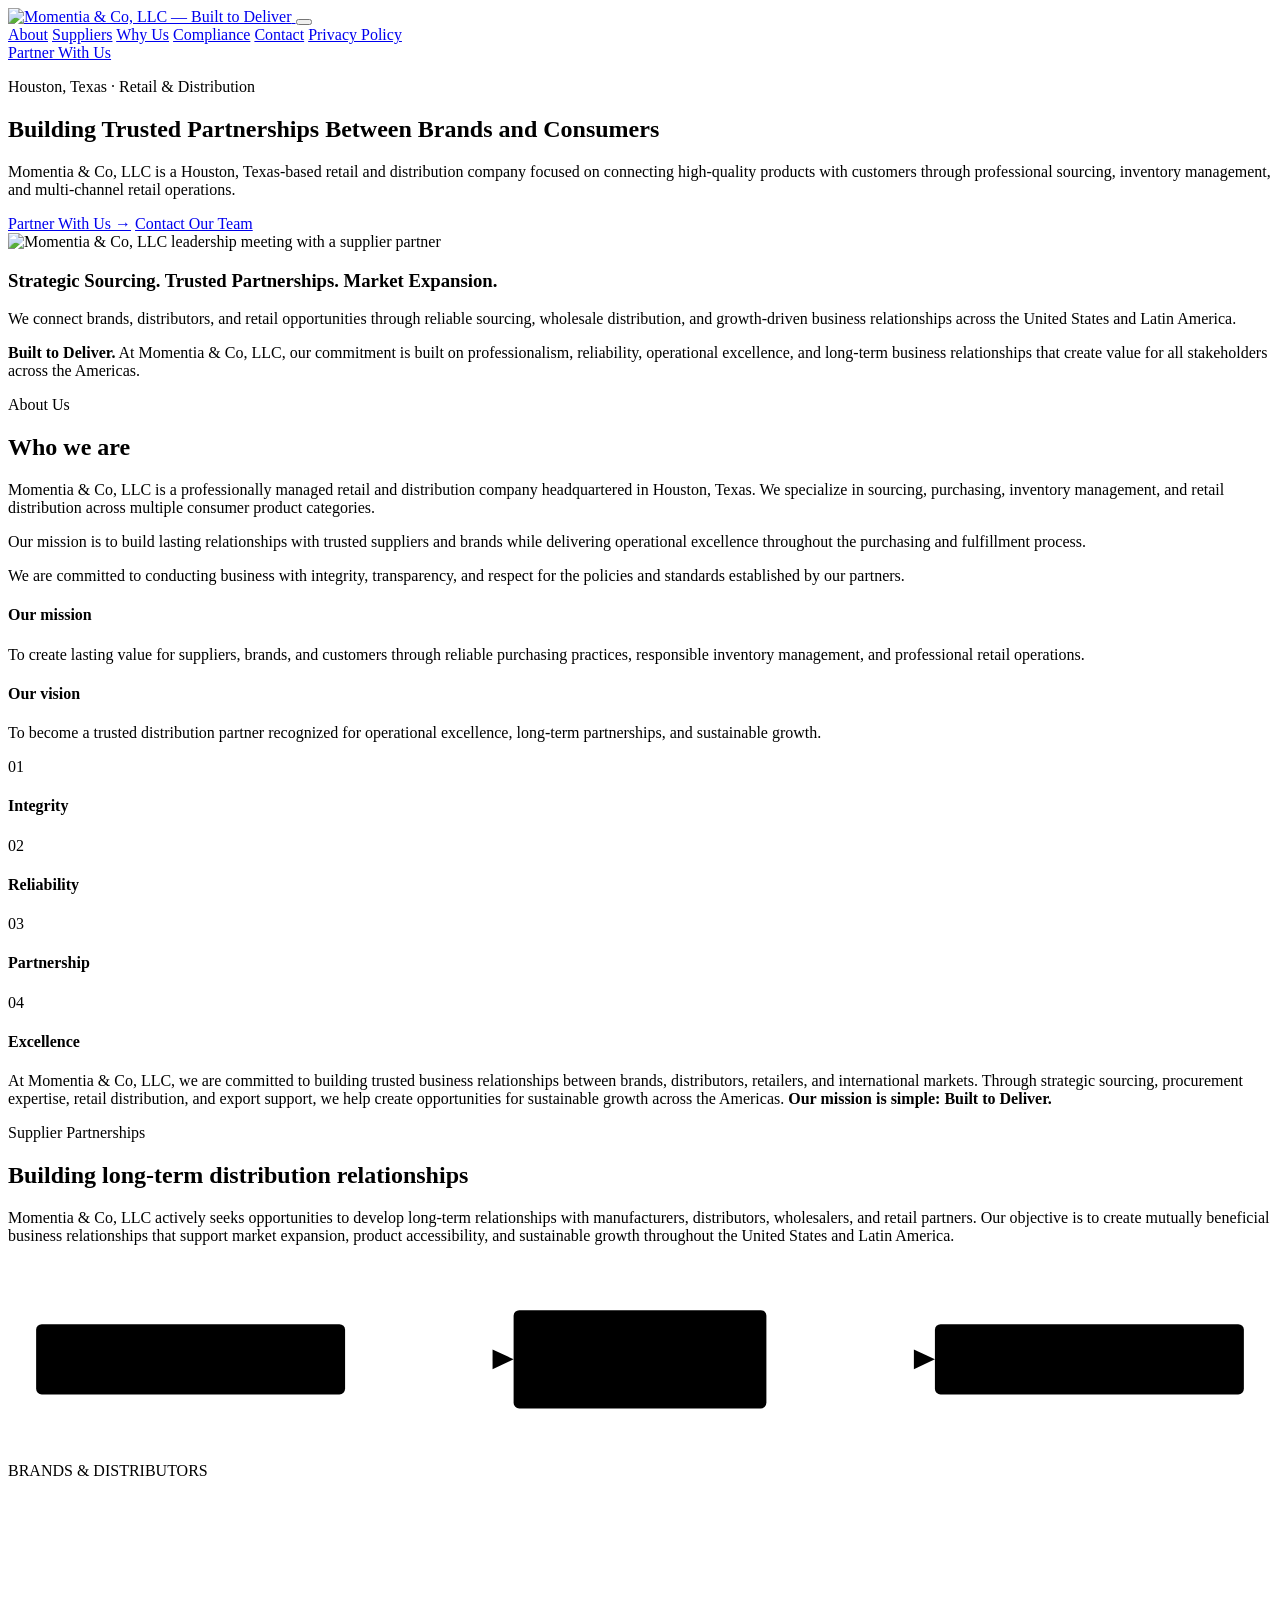
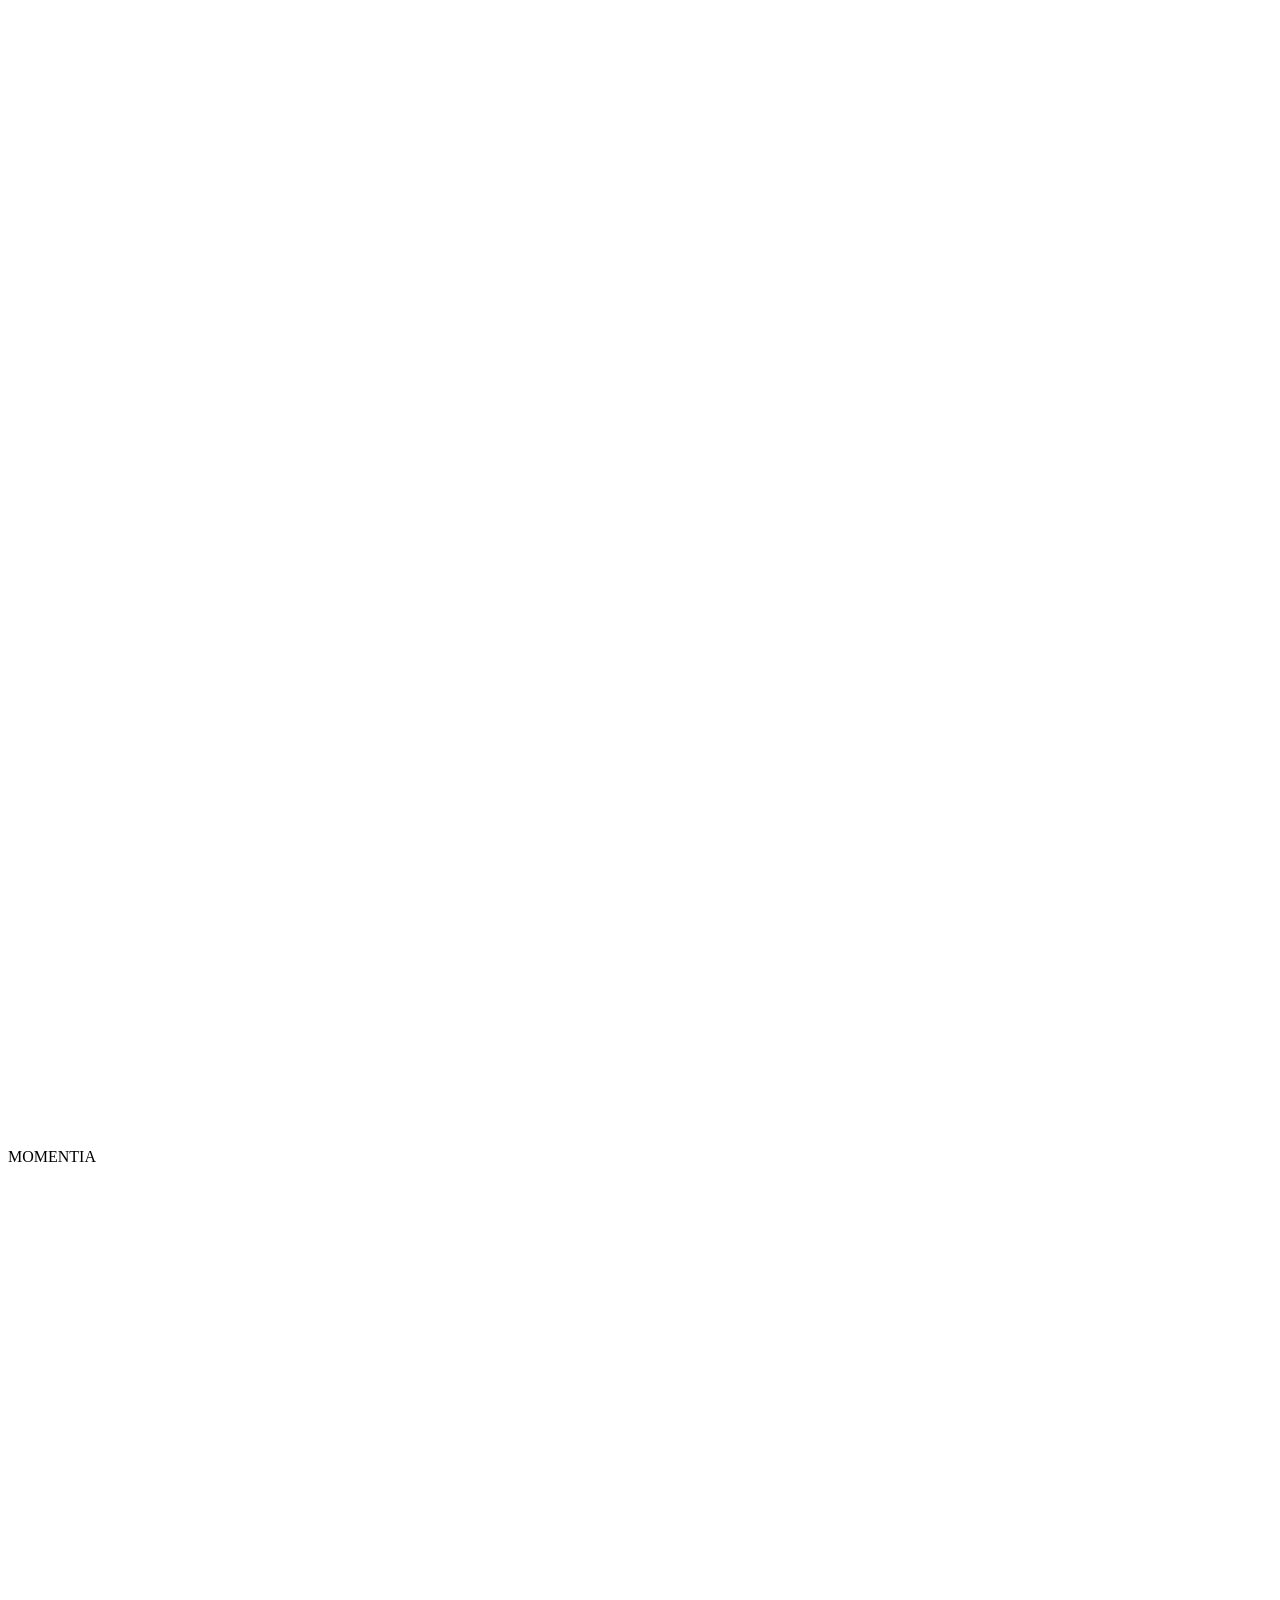
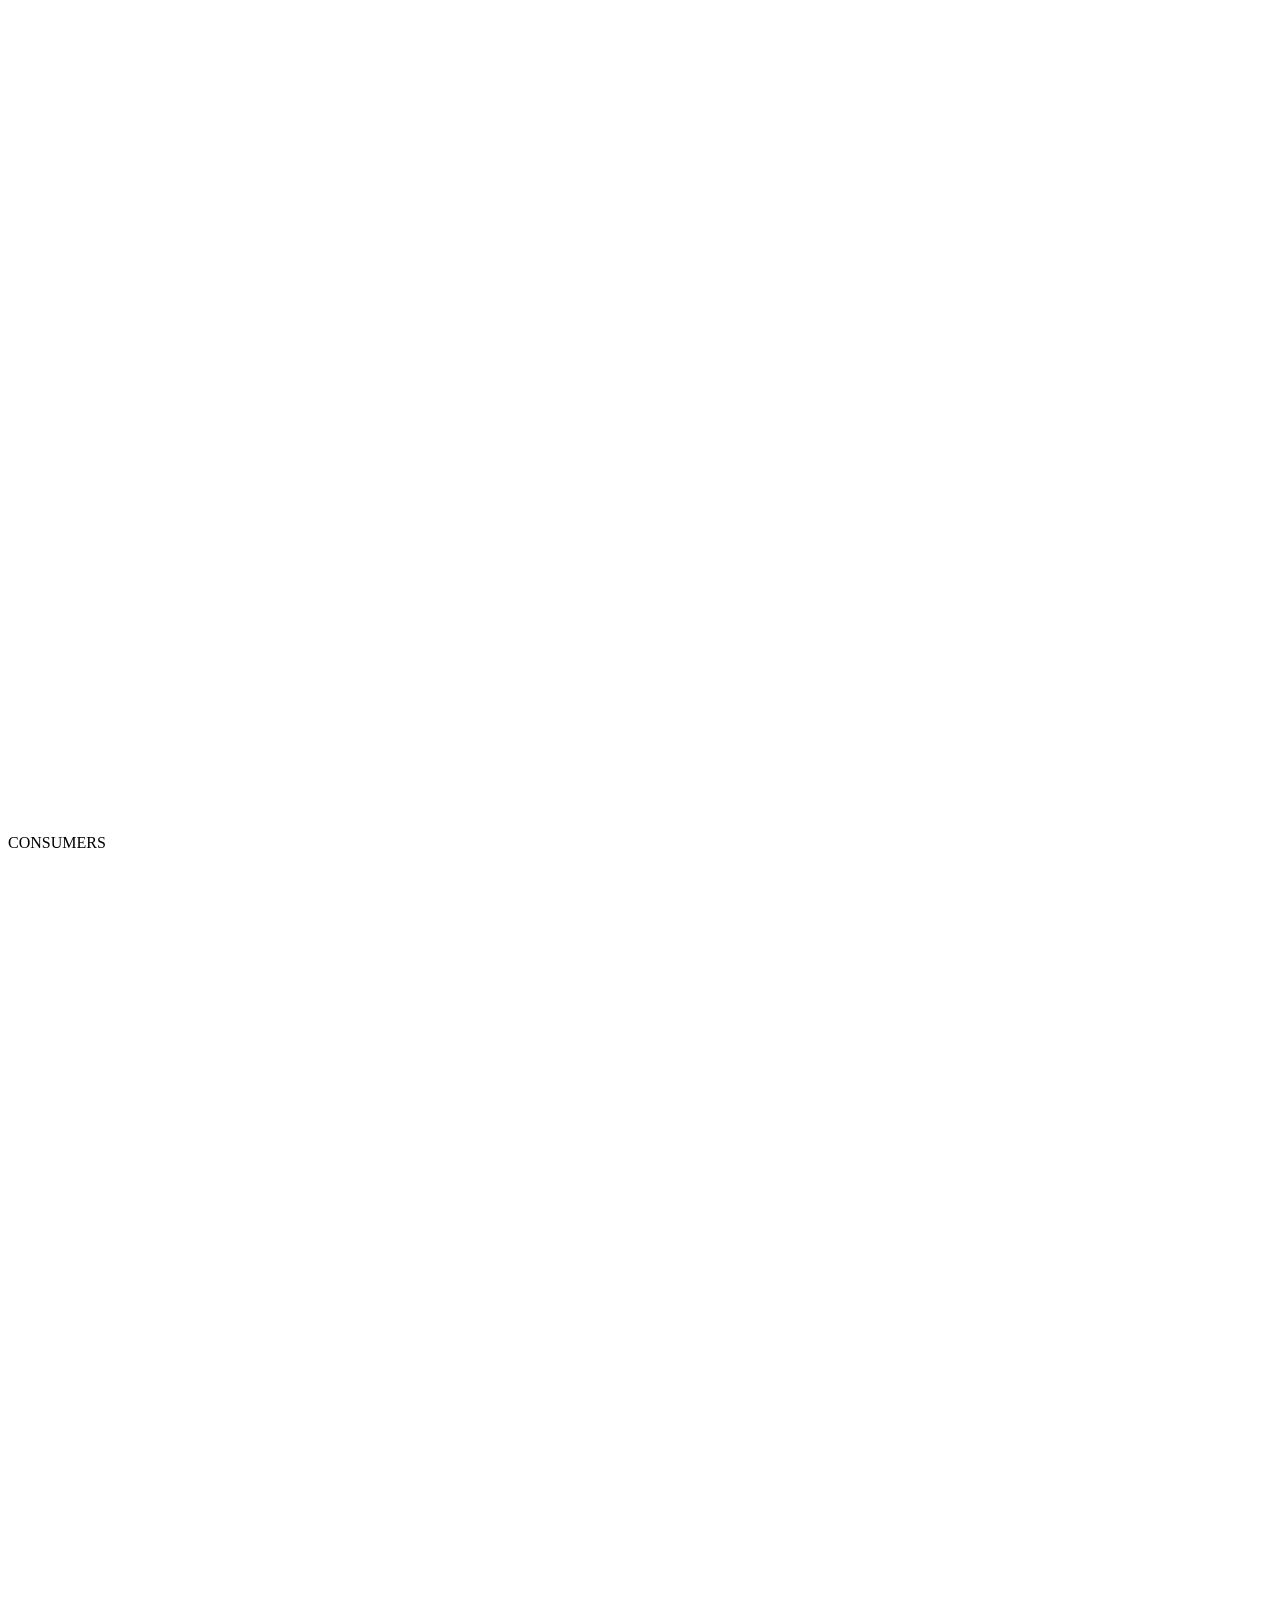
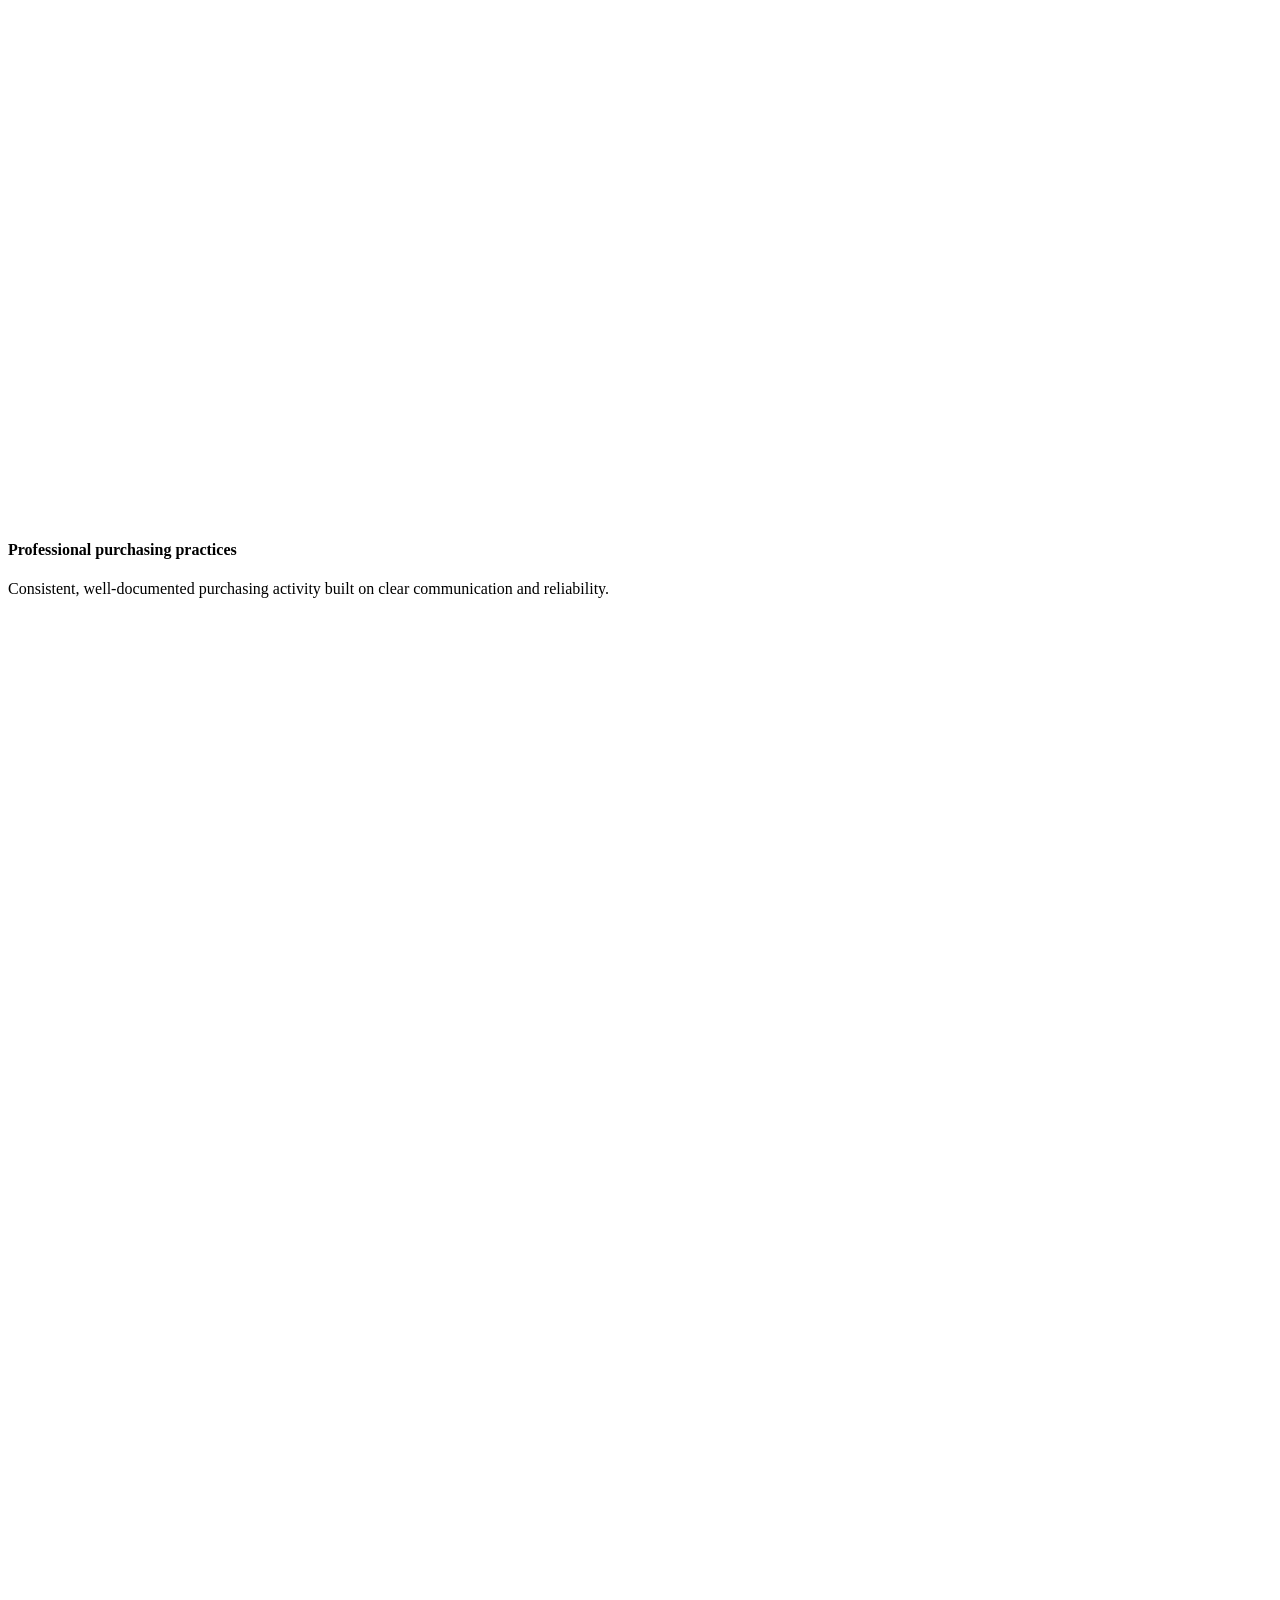
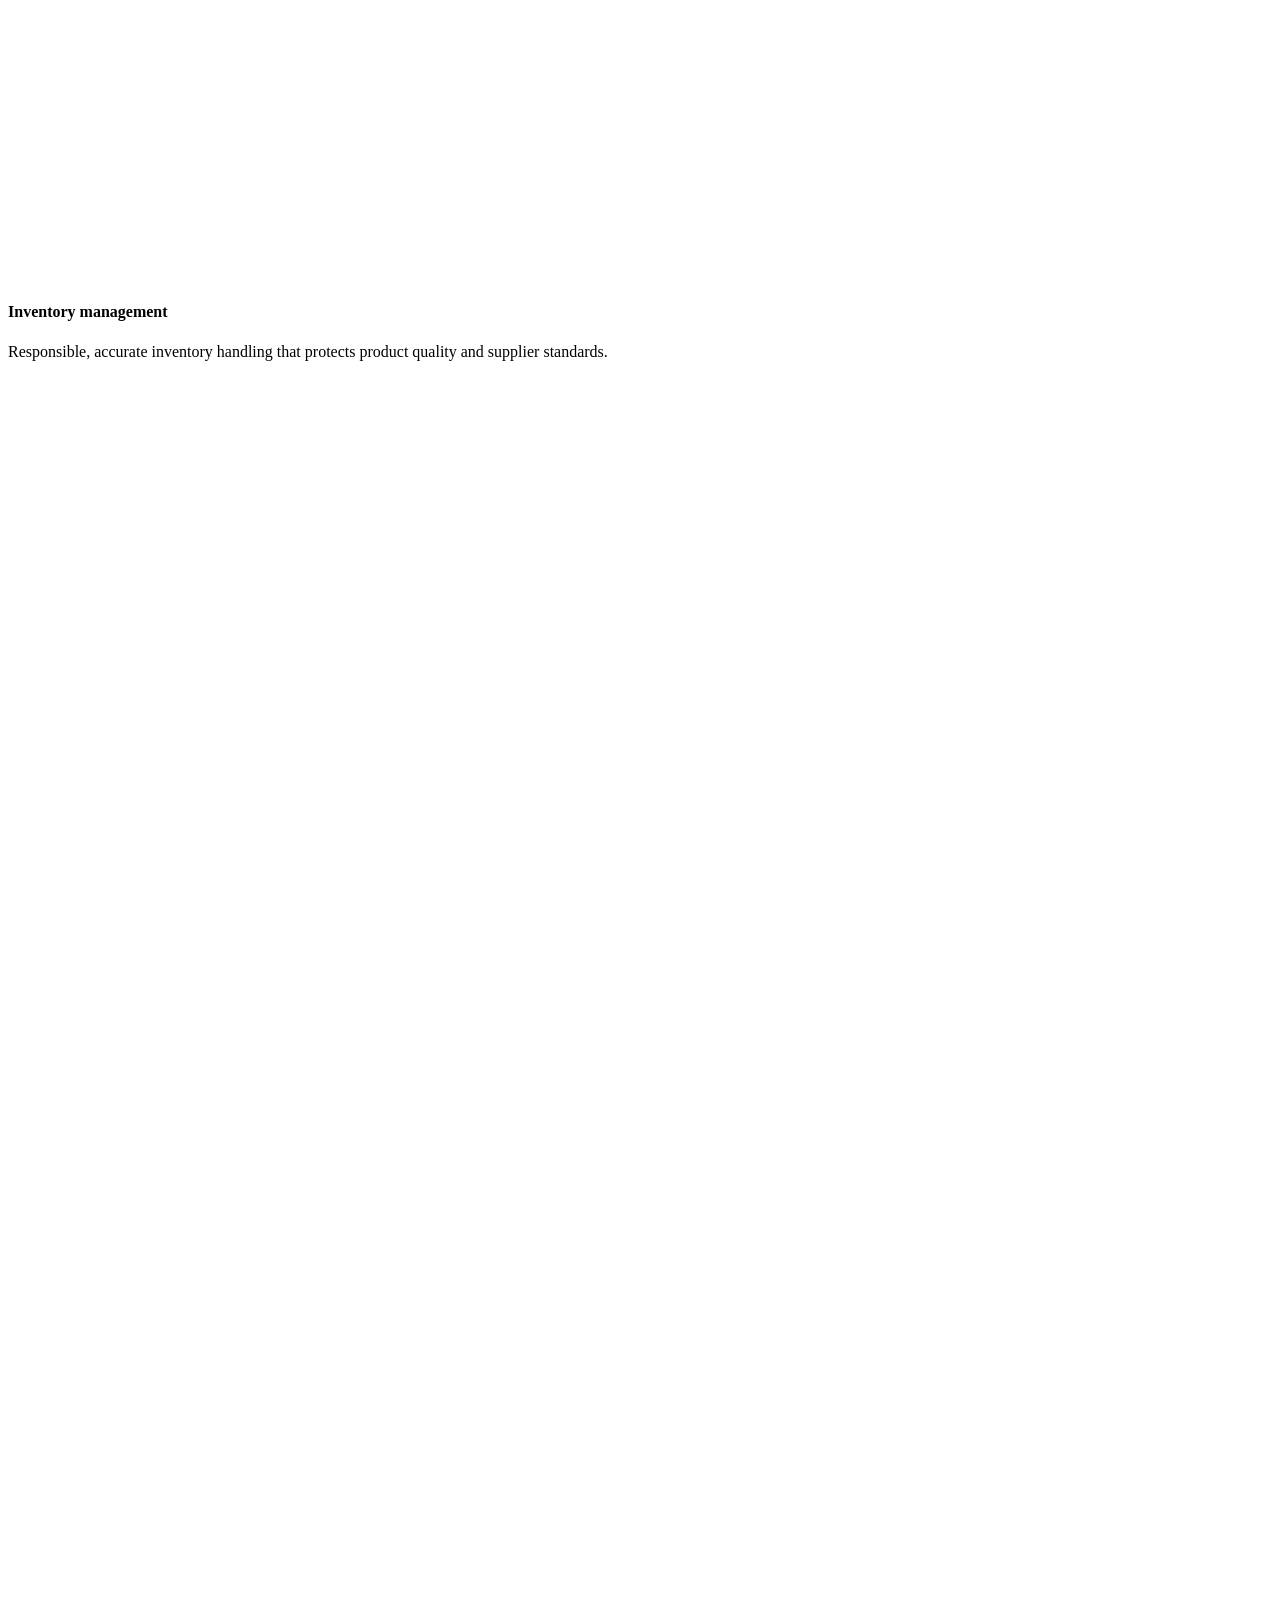
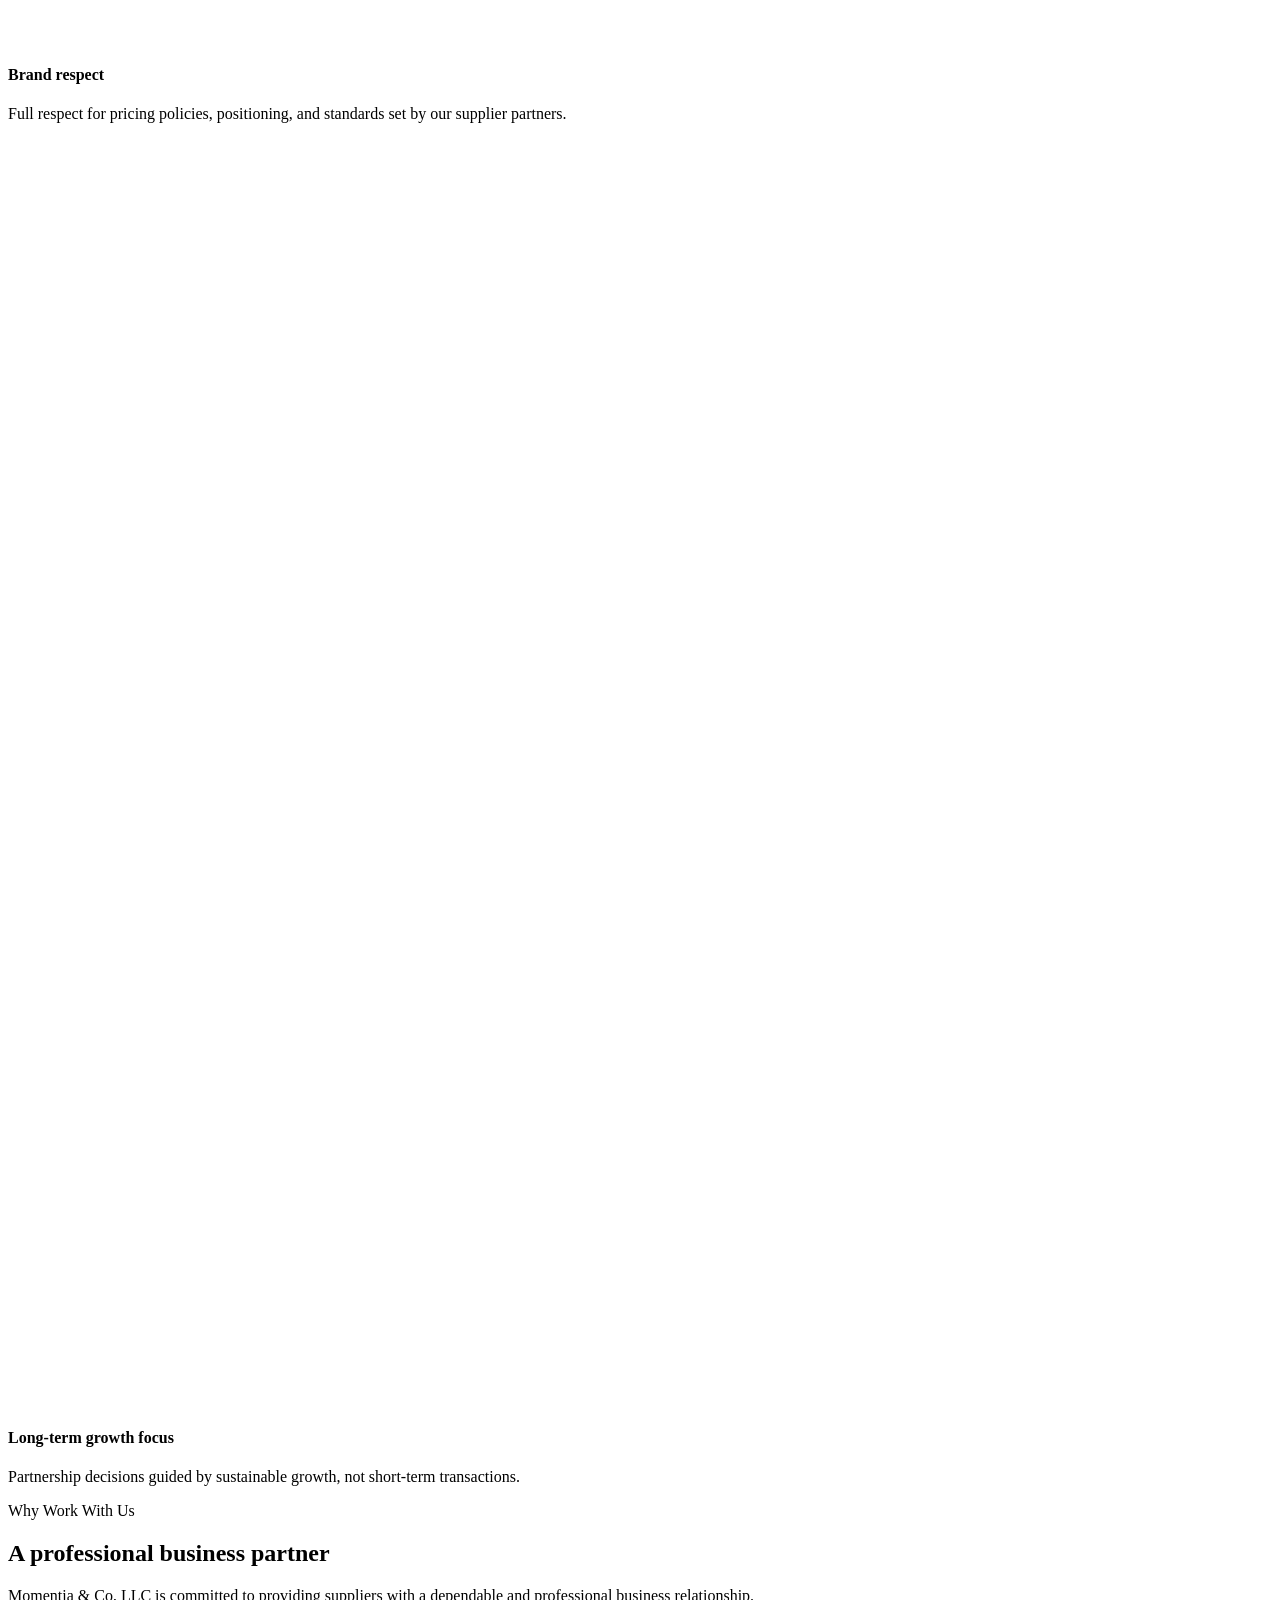
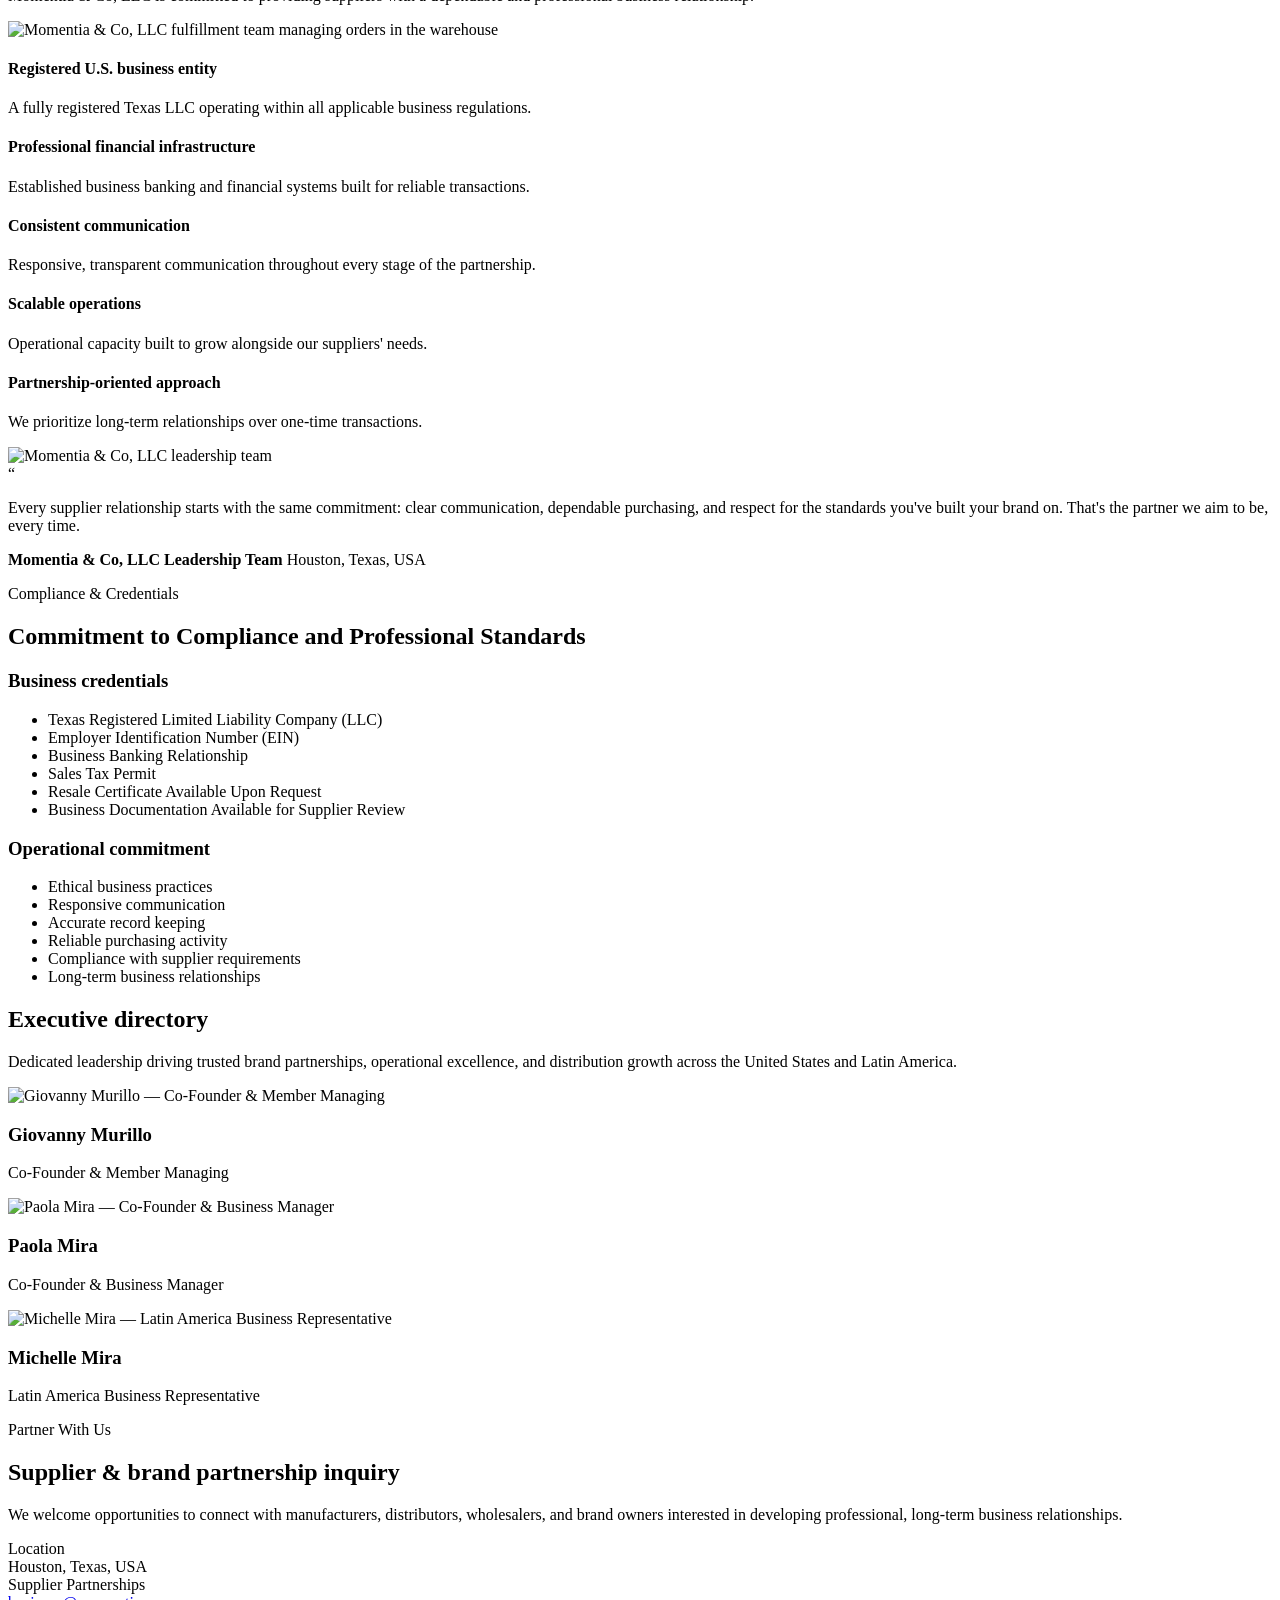
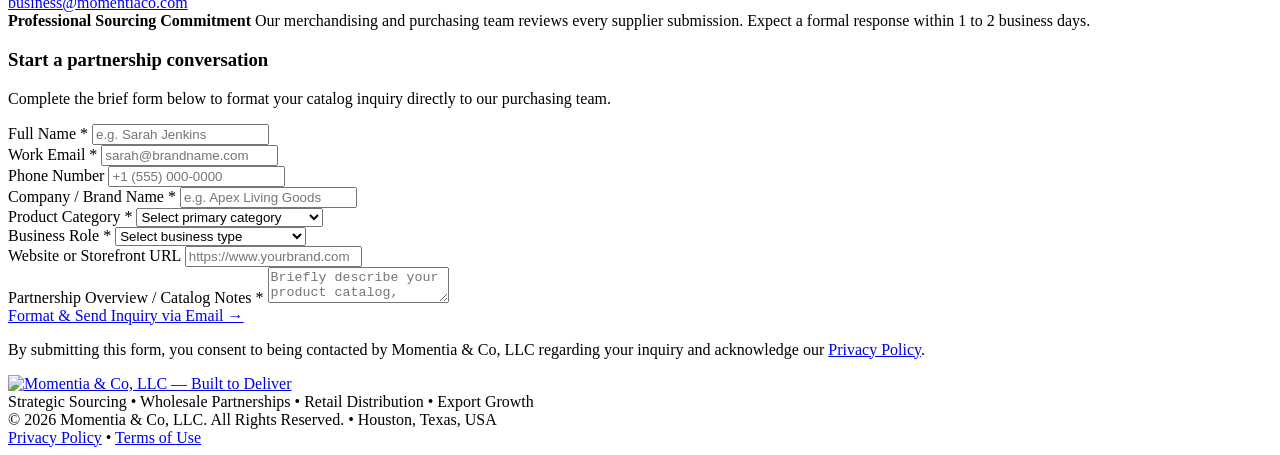
==== index.html @ 12e72f8e "Add root pages: index, legal, privacy, terms, README, favicon" ====
<!DOCTYPE html>
<html lang="en">
<head>
  <meta charset="UTF-8">
  <meta name="viewport" content="width=device-width, initial-scale=1.0">
  <title>Momentia &amp; Co, LLC | Built to Deliver</title>
  <meta name="description" content="Momentia &amp; Co, LLC is a Houston, Texas-based retail and distribution company focused on connecting high-quality products with customers through professional sourcing, inventory management, and multi-channel retail operations.">

  <!-- Canonical URL -->
  <link rel="canonical" href="https://momentia2026.github.io/momentia/">

  <!-- Favicons Multirresolución y Anti-Caché -->
  <link rel="icon" type="image/x-icon" href="favicon.ico?v=3">
  <link rel="shortcut icon" href="favicon.ico?v=3">
  <link rel="icon" type="image/png" sizes="32x32" href="assets/icons/favicon.png?v=3">
  <link rel="icon" type="image/png" sizes="16x16" href="assets/icons/favicon.png?v=3">
  <link rel="apple-touch-icon" sizes="180x180" href="assets/icons/favicon.png?v=3">

  <!-- Open Graph / Redes Sociales (WhatsApp, Facebook, LinkedIn, Telegram) -->
  <meta property="og:type" content="website">
  <meta property="og:url" content="https://momentia2026.github.io/momentia/">
  <meta property="og:site_name" content="Momentia &amp; Co, LLC">
  <meta property="og:title" content="Momentia &amp; Co, LLC | Built to Deliver">
  <meta property="og:description" content="Building Trusted Partnerships Between Brands and Consumers. Professional Retail &amp; Distribution in Houston, Texas, USA.">
  <meta property="og:image" content="https://momentia2026.github.io/momentia/assets/images/og-preview.jpg">
  <meta property="og:image:secure_url" content="https://momentia2026.github.io/momentia/assets/images/og-preview.jpg">
  <meta property="og:image:type" content="image/jpeg">
  <meta property="og:image:width" content="1200">
  <meta property="og:image:height" content="630">
  <meta property="og:image:alt" content="Momentia &amp; Co, LLC - Houston, Texas Retail &amp; Distribution">

  <!-- Twitter / X Cards -->
  <meta name="twitter:card" content="summary_large_image">
  <meta name="twitter:title" content="Momentia &amp; Co, LLC | Built to Deliver">
  <meta name="twitter:description" content="Building Trusted Partnerships Between Brands and Consumers. Professional Retail &amp; Distribution in Houston, Texas, USA.">
  <meta name="twitter:image" content="https://momentia2026.github.io/momentia/assets/images/og-preview.jpg">

  <!-- Tipografías de Google con preconnect para evitar bloqueo de renderizado -->
  <link rel="preconnect" href="https://fonts.googleapis.com">
  <link rel="preconnect" href="https://fonts.gstatic.com" crossorigin>
  <link href="https://fonts.googleapis.com/css2?family=Archivo:wght@500;600;700;800;900&family=Inter:wght@400;500;600&display=swap" rel="stylesheet">

  <!-- Hoja de Estilos Modular Maestra -->
  <link rel="stylesheet" href="css/main.css?v=20261021">

  <!-- Marcado Estructurado Schema.org JSON-LD -->
  <script type="application/ld+json">
  {
    "@context": "https://schema.org",
    "@type": "Organization",
    "name": "Momentia & Co, LLC",
    "description": "Strategic Sourcing, Wholesale Partnerships, and Retail Distribution",
    "slogan": "Built to Deliver",
    "address": {
      "@type": "PostalAddress",
      "addressLocality": "Houston",
      "addressRegion": "Texas",
      "addressCountry": "US"
    },
    "email": "business@momentiaco.com"
  }
  </script>
</head>
<body>

  <!-- ==================== CABECERA / NAVEGACIÓN ==================== -->
  <header id="header">
    <div class="nav">
      <a href="#top" class="brand" aria-label="Momentia &amp; Co, LLC Home">
        <img class="brand-logo" src="assets/images/logo-momentia.svg" alt="Momentia &amp; Co, LLC — Built to Deliver" width="137" height="50">
      </a>

      <!-- Botón Hamburguesa para Móvil -->
      <button class="nav-toggle" aria-label="Toggle navigation menu" aria-expanded="false" aria-controls="primary-nav">
        <span class="nav-toggle-icon"></span>
      </button>

      <!-- Enlaces de Navegación -->
      <nav id="primary-nav" class="nav-links">
        <a href="#about">About</a>
        <a href="#suppliers">Suppliers</a>
        <a href="#why">Why Us</a>
        <a href="#compliance">Compliance</a>
        <a href="#contact">Contact</a>
        <a href="legal.html" target="_blank" rel="noopener noreferrer">Privacy Policy</a>
      </nav>

      <a href="#contact" class="nav-cta">Partner With Us</a>
    </div>
  </header>

  <main>
    <!-- ==================== HERO SECTION ==================== -->
    <section class="hero" id="top">
      <div class="wrap hero-inner">
        <div>
          <p class="eyebrow">Houston, Texas · Retail &amp; Distribution</p>
          <h1>Building Trusted Partnerships Between <span>Brands</span> and Consumers</h1>
          <p class="hero-desc">Momentia &amp; Co, LLC is a Houston, Texas-based retail and distribution company focused on connecting high-quality products with customers through professional sourcing, inventory management, and multi-channel retail operations.</p>
          <div class="hero-ctas">
            <a href="#contact" class="btn-primary">Partner With Us &rarr;</a>
            <a href="#contact" class="btn-ghost">Contact Our Team</a>
          </div>
        </div>

        <div class="hero-art">
          <img src="assets/images/hero-partnership.webp" alt="Momentia &amp; Co, LLC leadership meeting with a supplier partner" width="743" height="562" fetchpriority="high">
        </div>
      </div>
    </section>

    <!-- ==================== INTRO STRIP ==================== -->
    <section class="intro">
      <div class="wrap">
        <h3 class="intro-title">Strategic Sourcing. Trusted Partnerships. Market Expansion.</h3>
        <div class="intro-grid">
          <p>We connect brands, distributors, and retail opportunities through reliable sourcing, wholesale distribution, and growth-driven business relationships across the United States and Latin America.</p>
          <p><strong>Built to Deliver.</strong> At Momentia &amp; Co, LLC, our commitment is built on professionalism, reliability, operational excellence, and long-term business relationships that create value for all stakeholders across the Americas.</p>
        </div>
      </div>
    </section>

    <!-- ==================== ABOUT US ==================== -->
    <section id="about">
      <div class="wrap">
        <div class="about-top">
          <div>
            <p class="eyebrow">About Us</p>
            <h2>Who we are</h2>
            <p>Momentia &amp; Co, LLC is a professionally managed retail and distribution company headquartered in Houston, Texas. We specialize in sourcing, purchasing, inventory management, and retail distribution across multiple consumer product categories.</p>
            <p>Our mission is to build lasting relationships with trusted suppliers and brands while delivering operational excellence throughout the purchasing and fulfillment process.</p>
            <p>We are committed to conducting business with integrity, transparency, and respect for the policies and standards established by our partners.</p>
          </div>
          <div class="mv-grid">
            <div class="mv-card">
              <h4>Our mission</h4>
              <p>To create lasting value for suppliers, brands, and customers through reliable purchasing practices, responsible inventory management, and professional retail operations.</p>
            </div>
            <div class="mv-card">
              <h4>Our vision</h4>
              <p>To become a trusted distribution partner recognized for operational excellence, long-term partnerships, and sustainable growth.</p>
            </div>
          </div>
        </div>

        <div class="values-row">
          <div class="value-cell"><span class="num">01</span><h4>Integrity</h4></div>
          <div class="value-cell"><span class="num">02</span><h4>Reliability</h4></div>
          <div class="value-cell"><span class="num">03</span><h4>Partnership</h4></div>
          <div class="value-cell"><span class="num">04</span><h4>Excellence</h4></div>
        </div>

        <div class="about-closing">
          <p>At Momentia &amp; Co, LLC, we are committed to building trusted business relationships between brands, distributors, retailers, and international markets. Through strategic sourcing, procurement expertise, retail distribution, and export support, we help create opportunities for sustainable growth across the Americas. <strong>Our mission is simple: Built to Deliver.</strong></p>
        </div>
      </div>
    </section>

    <!-- ==================== SUPPLIERS ==================== -->
    <section class="suppliers" id="suppliers">
      <div class="wrap">
        <div class="section-head">
          <p class="eyebrow">Supplier Partnerships</p>
          <h2>Building long-term distribution relationships</h2>
          <p>Momentia &amp; Co, LLC actively seeks opportunities to develop long-term relationships with manufacturers, distributors, wholesalers, and retail partners. Our objective is to create mutually beneficial business relationships that support market expansion, product accessibility, and sustainable growth throughout the United States and Latin America.</p>
        </div>

        <!-- Diagrama de Flujo de Distribución Responsivo (Desktop y Móvil) -->
        <div class="flow-diagram">
          <!-- Versión Desktop: Diagrama Horizontal -->
          <svg class="flow-desktop" viewBox="0 0 900 140" xmlns="http://www.w3.org/2000/svg" role="img" aria-label="Distribution flow diagram: Brands &amp; Distributors to Momentia to Consumers">
            <g font-family="var(--font-family-heading)" font-weight="700" fill="var(--navy)">
              <!-- Brands & Distributors node -->
              <rect x="20" y="45" width="220" height="50" rx="4" fill="var(--white)" stroke="var(--navy)" stroke-width="1.5"/>
              <text x="130" y="76" text-anchor="middle" font-size="13.5">BRANDS &amp; DISTRIBUTORS</text>

              <!-- arrow 1 -->
              <line x1="240" y1="70" x2="345" y2="70" stroke="var(--orange)" stroke-width="2.5"/>
              <polygon points="345,63 360,70 345,77" fill="var(--orange)"/>

              <!-- Momentia node -->
              <rect x="360" y="35" width="180" height="70" rx="4" fill="var(--navy)"/>
              <text x="450" y="76" text-anchor="middle" fill="var(--white)" font-size="16">MOMENTIA</text>

              <!-- arrow 2 -->
              <line x1="540" y1="70" x2="645" y2="70" stroke="var(--orange)" stroke-width="2.5"/>
              <polygon points="645,63 660,70 645,77" fill="var(--orange)"/>

              <!-- Consumers node -->
              <rect x="660" y="45" width="220" height="50" rx="4" fill="var(--white)" stroke="var(--navy)" stroke-width="1.5"/>
              <text x="770" y="76" text-anchor="middle" font-size="14">CONSUMERS</text>
            </g>
          </svg>

          <!-- Versión Móvil: Flujo Vertical Apilado (Cero Barras de Desplazamiento) -->
          <div class="flow-mobile" aria-label="Distribution flow diagram: Brands &amp; Distributors to Momentia to Consumers">
            <div class="flow-step-card step-supplier">BRANDS &amp; DISTRIBUTORS</div>
            <div class="flow-arrow-down" aria-hidden="true">
              <svg viewBox="0 0 24 24" fill="none" stroke="var(--orange)" stroke-width="3" stroke-linecap="round" stroke-linejoin="round"><line x1="12" y1="5" x2="12" y2="19"></line><polyline points="19 12 12 19 5 12"></polyline></svg>
            </div>
            <div class="flow-step-card step-momentia">
              MOMENTIA
            </div>
            <div class="flow-arrow-down" aria-hidden="true">
              <svg viewBox="0 0 24 24" fill="none" stroke="var(--orange)" stroke-width="3" stroke-linecap="round" stroke-linejoin="round"><line x1="12" y1="5" x2="12" y2="19"></line><polyline points="19 12 12 19 5 12"></polyline></svg>
            </div>
            <div class="flow-step-card step-retail">CONSUMERS</div>
          </div>
        </div>

        <div class="offer-grid">
          <div class="offer-card">
            <svg class="glyph" viewBox="0 0 40 40" fill="none" aria-hidden="true"><rect x="4" y="4" width="32" height="32" rx="4" stroke="var(--navy)" stroke-width="2"/><path d="M12 20h16M20 12v16" stroke="var(--orange)" stroke-width="2.4"/></svg>
            <h4>Professional purchasing practices</h4>
            <p>Consistent, well-documented purchasing activity built on clear communication and reliability.</p>
          </div>
          <div class="offer-card">
            <svg class="glyph" viewBox="0 0 40 40" fill="none" aria-hidden="true"><rect x="6" y="10" width="28" height="22" rx="2" stroke="var(--navy)" stroke-width="2"/><path d="M6 17h28" stroke="var(--orange)" stroke-width="2.4"/></svg>
            <h4>Inventory management</h4>
            <p>Responsible, accurate inventory handling that protects product quality and supplier standards.</p>
          </div>
          <div class="offer-card">
            <svg class="glyph" viewBox="0 0 40 40" fill="none" aria-hidden="true"><path d="M20 5l13 7v10l-13 13-13-13V12l13-7z" stroke="var(--navy)" stroke-width="2" stroke-linejoin="round"/><path d="M20 20v13" stroke="var(--orange)" stroke-width="2.4"/></svg>
            <h4>Brand respect</h4>
            <p>Full respect for pricing policies, positioning, and standards set by our supplier partners.</p>
          </div>
          <div class="offer-card">
            <svg class="glyph" viewBox="0 0 40 40" fill="none" aria-hidden="true"><path d="M6 30l8-10 7 7 13-17" stroke="var(--orange)" stroke-width="2.4" stroke-linecap="round" stroke-linejoin="round"/><path d="M26 10h8v8" stroke="var(--navy)" stroke-width="2.4" stroke-linecap="round" stroke-linejoin="round"/></svg>
            <h4>Long-term growth focus</h4>
            <p>Partnership decisions guided by sustainable growth, not short-term transactions.</p>
          </div>
        </div>
      </div>
    </section>

    <!-- ==================== WHY WORK WITH US ==================== -->
    <section class="why" id="why">
      <div class="wrap">
        <div class="section-head">
          <p class="eyebrow">Why Work With Us</p>
          <h2>A professional business partner</h2>
          <p>Momentia &amp; Co, LLC is committed to providing suppliers with a dependable and professional business relationship.</p>
        </div>

        <div class="why-body">
          <div class="why-art">
            <img src="assets/images/warehouse-operations.webp" alt="Momentia &amp; Co, LLC fulfillment team managing orders in the warehouse" width="780" height="644" loading="lazy">
          </div>

          <div class="why-list">
            <div class="why-item">
              <span class="mark" aria-hidden="true"></span>
              <div>
                <h4>Registered U.S. business entity</h4>
                <p>A fully registered Texas LLC operating within all applicable business regulations.</p>
              </div>
            </div>
            <div class="why-item">
              <span class="mark" aria-hidden="true"></span>
              <div>
                <h4>Professional financial infrastructure</h4>
                <p>Established business banking and financial systems built for reliable transactions.</p>
              </div>
            </div>
            <div class="why-item">
              <span class="mark" aria-hidden="true"></span>
              <div>
                <h4>Consistent communication</h4>
                <p>Responsive, transparent communication throughout every stage of the partnership.</p>
              </div>
            </div>
            <div class="why-item">
              <span class="mark" aria-hidden="true"></span>
              <div>
                <h4>Scalable operations</h4>
                <p>Operational capacity built to grow alongside our suppliers' needs.</p>
              </div>
            </div>
            <div class="why-item">
              <span class="mark" aria-hidden="true"></span>
              <div>
                <h4>Partnership-oriented approach</h4>
                <p>We prioritize long-term relationships over one-time transactions.</p>
              </div>
            </div>
          </div>
        </div>
      </div>
    </section>

    <!-- ==================== LEADERSHIP ==================== -->
    <section class="leadership">
      <div class="wrap">
        <div class="leadership-photo">
          <img src="assets/images/leadership-team.webp" alt="Momentia &amp; Co, LLC leadership team" width="1536" height="1024" loading="lazy">
        </div>
        <div class="leadership-quote">
          <span class="quote-mark" aria-hidden="true">&ldquo;</span>
          <p class="quote-text">Every supplier relationship starts with the same commitment: clear communication, dependable purchasing, and respect for the standards you've built your brand on. That's the partner we aim to be, every time.</p>
          <div class="quote-attr">
            <strong>Momentia &amp; Co, LLC Leadership Team</strong>
            <span>Houston, Texas, USA</span>
          </div>
        </div>
      </div>
    </section>

    <!-- ==================== COMPLIANCE & CREDENTIALS ==================== -->
    <section class="compliance" id="compliance">
      <div class="wrap">
        <div class="section-head">
          <p class="eyebrow">Compliance &amp; Credentials</p>
          <h2>Commitment to Compliance and Professional Standards</h2>
        </div>
        <div class="cred-box">
          <h3>Business credentials</h3>
          <ul class="cred-list">
            <li>Texas Registered Limited Liability Company (LLC)</li>
            <li>Employer Identification Number (EIN)</li>
            <li>Business Banking Relationship</li>
            <li>Sales Tax Permit</li>
            <li>Resale Certificate Available Upon Request</li>
            <li>Business Documentation Available for Supplier Review</li>
          </ul>
        </div>
        <div class="cred-box">
          <h3>Operational commitment</h3>
          <ul class="cred-list">
            <li>Ethical business practices</li>
            <li>Responsive communication</li>
            <li>Accurate record keeping</li>
            <li>Reliable purchasing activity</li>
            <li>Compliance with supplier requirements</li>
            <li>Long-term business relationships</li>
          </ul>
        </div>
      </div>
    </section>

    <!-- ==================== EXECUTIVE DIRECTORY ==================== -->
    <section class="directory" id="directory">
      <div class="wrap">
        <div class="section-head">
          <h2>Executive directory</h2>
          <p>Dedicated leadership driving trusted brand partnerships, operational excellence, and distribution growth across the United States and Latin America.</p>
        </div>

        <div class="directory-grid">
          <!-- Directivo 1: Giovanny Murillo -->
          <div class="directory-card">
            <div class="directory-image-wrap">
              <img src="assets/images/giovanny-murillo.webp" alt="Giovanny Murillo — Co-Founder &amp; Member Managing" width="800" height="1000" loading="lazy">
            </div>
            <div class="directory-info">
              <h3 class="directory-name">Giovanny Murillo</h3>
              <p class="directory-role">Co-Founder &amp; Member Managing</p>
            </div>
          </div>

          <!-- Directivo 2: Paola Mira -->
          <div class="directory-card">
            <div class="directory-image-wrap">
              <img src="assets/images/paola-mira.webp" alt="Paola Mira — Co-Founder &amp; Business Manager" width="800" height="1000" loading="lazy">
            </div>
            <div class="directory-info">
              <h3 class="directory-name">Paola Mira</h3>
              <p class="directory-role">Co-Founder &amp; Business Manager</p>
            </div>
          </div>

          <!-- Directivo 3: Michelle Mira -->
          <div class="directory-card">
            <div class="directory-image-wrap">
              <img src="assets/images/michelle-mira.webp" alt="Michelle Mira — Latin America Business Representative" width="800" height="1000" loading="lazy">
            </div>
            <div class="directory-info">
              <h3 class="directory-name">Michelle Mira</h3>
              <p class="directory-role">Latin America Business Representative</p>
            </div>
          </div>
        </div>
      </div>
    </section>

    <!-- ==================== CONTACT ==================== -->
    <section class="contact" id="contact">
      <div class="wrap">
        <div class="contact-intro">
          <p class="eyebrow">Partner With Us</p>
          <h2>Supplier &amp; brand partnership inquiry</h2>
          <p>We welcome opportunities to connect with manufacturers, distributors, wholesalers, and brand owners interested in developing professional, long-term business relationships.</p>
        </div>

        <div class="contact-layout">
          <!-- Columna Izquierda: Información Institucional -->
          <div class="contact-info">
            <div class="contact-card">
              <div class="label">Location</div>
              <div class="val">Houston, Texas, USA</div>
            </div>
            <div class="contact-card">
              <div class="label">Supplier Partnerships</div>
              <a class="val" href="mailto:business@momentiaco.com" target="_blank" rel="noopener noreferrer">business@momentiaco.com</a>
            </div>

            <div class="response-notice">
              <strong>Professional Sourcing Commitment</strong>
              Our merchandising and purchasing team reviews every supplier submission. Expect a formal response within 1 to 2 business days.
            </div>
          </div>

          <!-- Columna Derecha: Formulario Interactivo -->
          <div class="supplier-form-card">
            <div class="supplier-form-header">
              <h3>Start a partnership conversation</h3>
              <p>Complete the brief form below to format your catalog inquiry directly to our purchasing team.</p>
            </div>

            <form id="supplier-form" novalidate>
              <div class="form-grid">
                <div class="form-group">
                  <label for="supplier-name">Full Name <span class="req">*</span></label>
                  <input type="text" id="supplier-name" name="name" placeholder="e.g. Sarah Jenkins" required>
                </div>

                <div class="form-group">
                  <label for="supplier-email">Work Email <span class="req">*</span></label>
                  <input type="email" id="supplier-email" name="email" placeholder="sarah@brandname.com" required>
                </div>

                <div class="form-group">
                  <label for="supplier-phone">Phone Number</label>
                  <input type="tel" id="supplier-phone" name="phone" placeholder="+1 (555) 000-0000">
                </div>

                <div class="form-group">
                  <label for="supplier-company">Company / Brand Name <span class="req">*</span></label>
                  <input type="text" id="supplier-company" name="company" placeholder="e.g. Apex Living Goods" required>
                </div>

                <div class="form-group">
                  <label for="supplier-category">Product Category <span class="req">*</span></label>
                  <select id="supplier-category" name="category" required>
                    <option value="" disabled selected>Select primary category</option>
                    <option value="Home &amp; Kitchen">Home &amp; Kitchen</option>
                    <option value="Health &amp; Personal Care">Health &amp; Personal Care</option>
                    <option value="Sports &amp; Outdoors">Sports &amp; Outdoors</option>
                    <option value="Consumer Electronics">Consumer Electronics</option>
                    <option value="Beauty &amp; Grooming">Beauty &amp; Grooming</option>
                    <option value="Tools &amp; Home Improvement">Tools &amp; Home Improvement</option>
                    <option value="Other Consumer Products">Other Consumer Products</option>
                  </select>
                </div>

                <div class="form-group">
                  <label for="supplier-role">Business Role <span class="req">*</span></label>
                  <select id="supplier-role" name="role" required>
                    <option value="" disabled selected>Select business type</option>
                    <option value="Manufacturer / Brand Owner">Manufacturer / Brand Owner</option>
                    <option value="Authorized Distributor">Authorized Distributor</option>
                    <option value="Wholesaler">Wholesaler</option>
                    <option value="Importer / Agent">Importer / Agent</option>
                  </select>
                </div>

                <div class="form-group full-width">
                  <label for="supplier-website">Website or Storefront URL</label>
                  <input type="url" id="supplier-website" name="website" placeholder="https://www.yourbrand.com">
                </div>

                <div class="form-group full-width">
                  <label for="supplier-message">Partnership Overview / Catalog Notes <span class="req">*</span></label>
                  <textarea id="supplier-message" name="message" placeholder="Briefly describe your product catalog, brand positioning, or distribution goals..." required></textarea>
                </div>
              </div>

              <div class="form-footer">
                <a id="supplier-submit-btn" href="#" class="btn-primary" target="_blank" rel="noopener noreferrer" role="button">Format &amp; Send Inquiry via Email &rarr;</a>
                <p class="form-security-note">
                  By submitting this form, you consent to being contacted by Momentia &amp; Co, LLC regarding your inquiry and acknowledge our <a href="legal.html" target="_blank" rel="noopener noreferrer" >Privacy Policy</a>.
                </p>
              </div>
            </form>

            <!-- Panel de Confirmación / Respaldo -->
            <div id="form-feedback" class="hidden" role="region" aria-live="polite"></div>
          </div>
        </div>
      </div>
    </section>
  </main>

  <!-- ==================== PIE DE PÁGINA ==================== -->
  <footer>
    <div class="wrap">
      <div class="footer-top">
        <a href="#top" class="brand" aria-label="Momentia &amp; Co, LLC Home">
          <img class="brand-logo" src="assets/images/logo-momentia-white.svg" alt="Momentia &amp; Co, LLC — Built to Deliver" width="115" height="42">
        </a>
        <div class="footer-tag">Strategic Sourcing &bull; Wholesale Partnerships &bull; Retail Distribution &bull; Export Growth</div>
      </div>
      <div class="footer-bottom">
        <div class="footer-copy">
          <span>&copy; 2026 Momentia &amp; Co, LLC. All Rights Reserved.</span>
          <span class="footer-sep">&bull;</span>
          <span>Houston, Texas, USA</span>
        </div>
        <div class="footer-links">
          <a href="legal.html" target="_blank" rel="noopener noreferrer">Privacy Policy</a>
          <span class="footer-sep">&bull;</span>
          <a href="legal.html" target="_blank" rel="noopener noreferrer">Terms of Use</a>
        </div>
      </div>
    </div>
  </footer>

  <!-- Script Modular ES6+ -->
  <script src="js/main.js" defer></script>
</body>
</html>
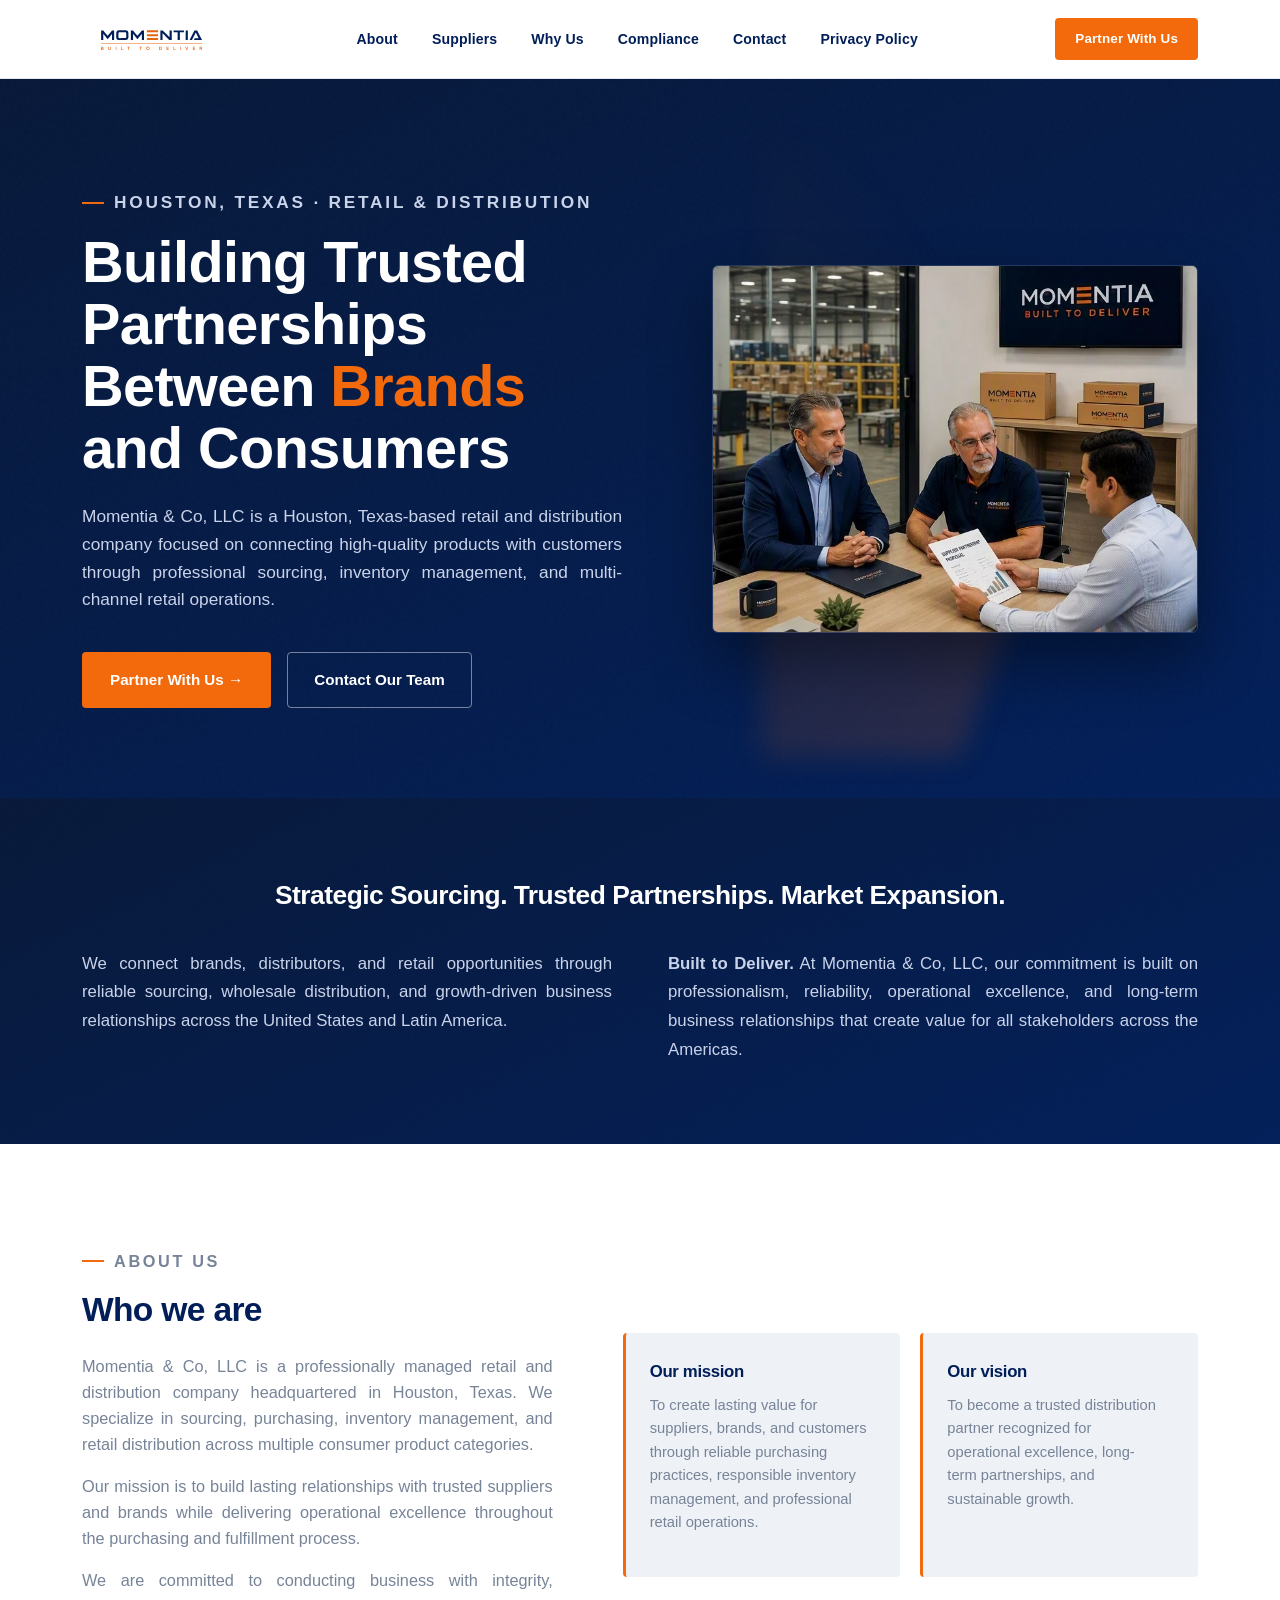
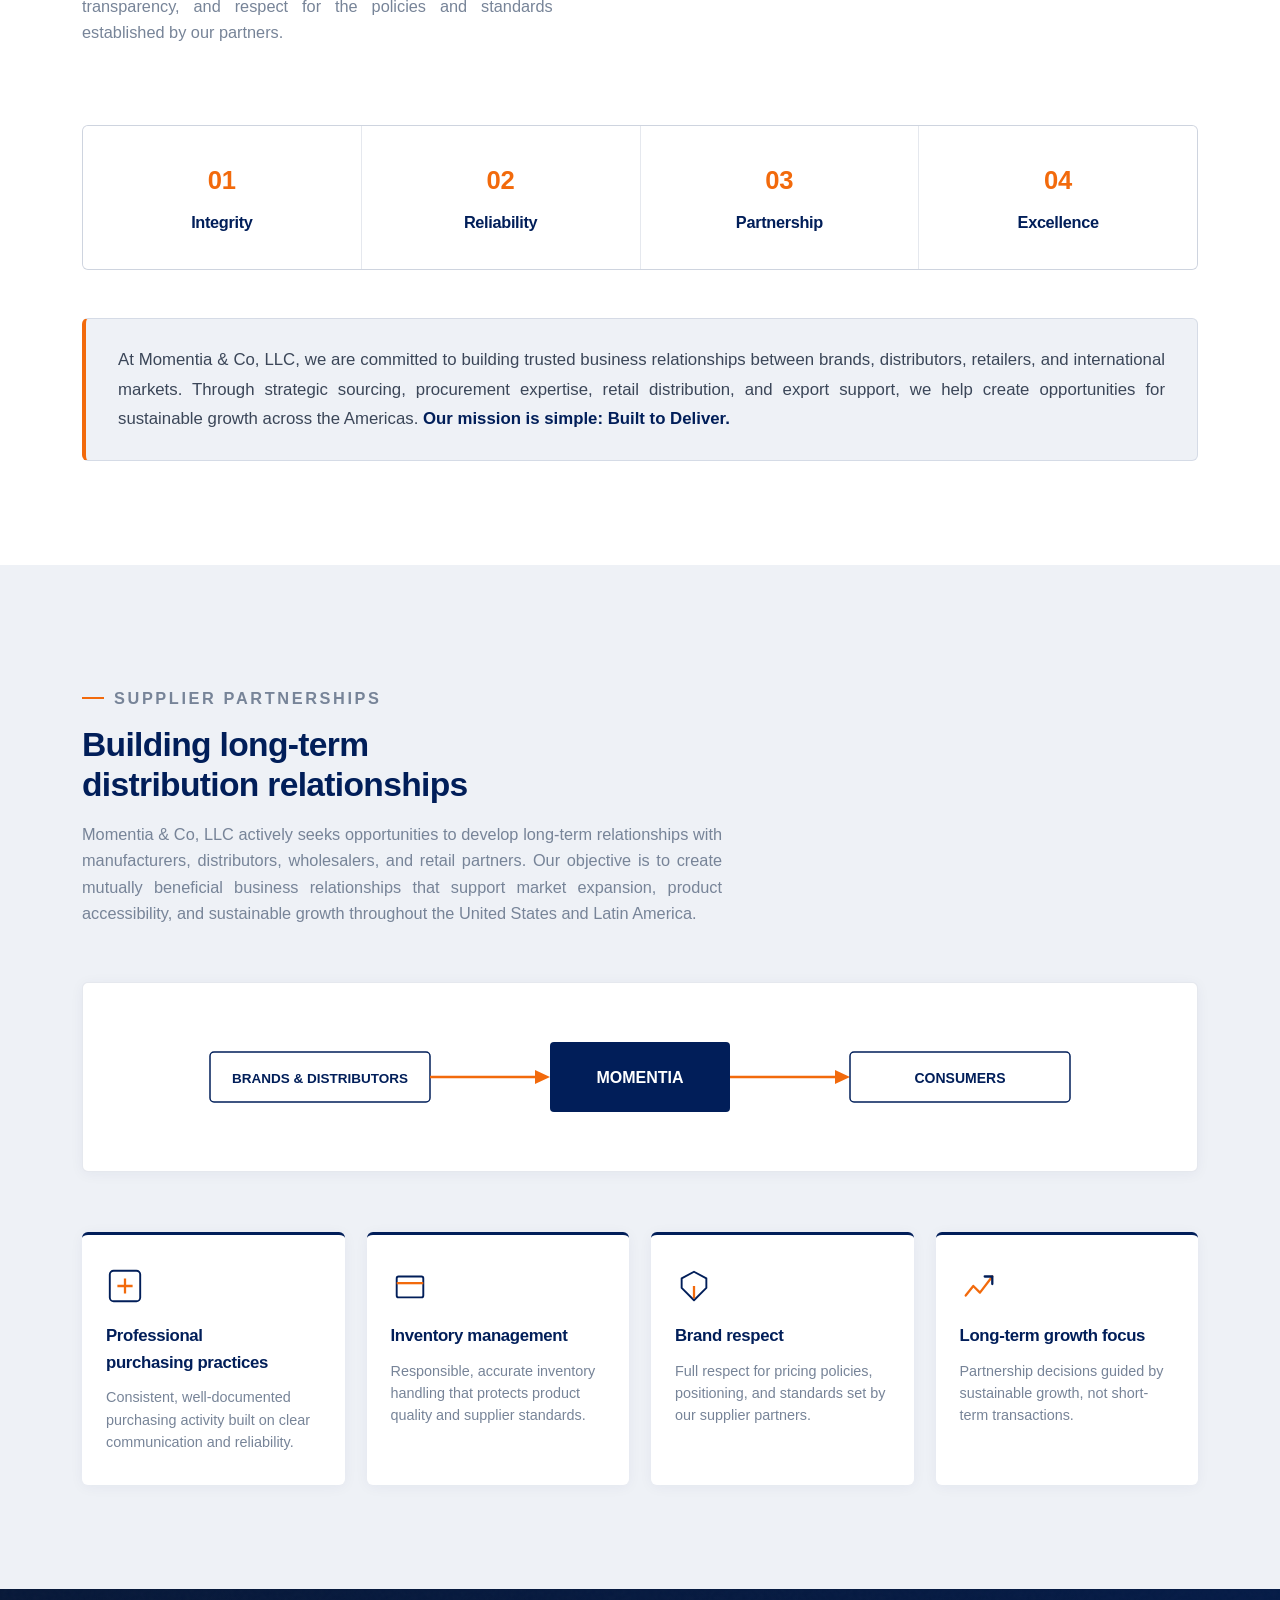
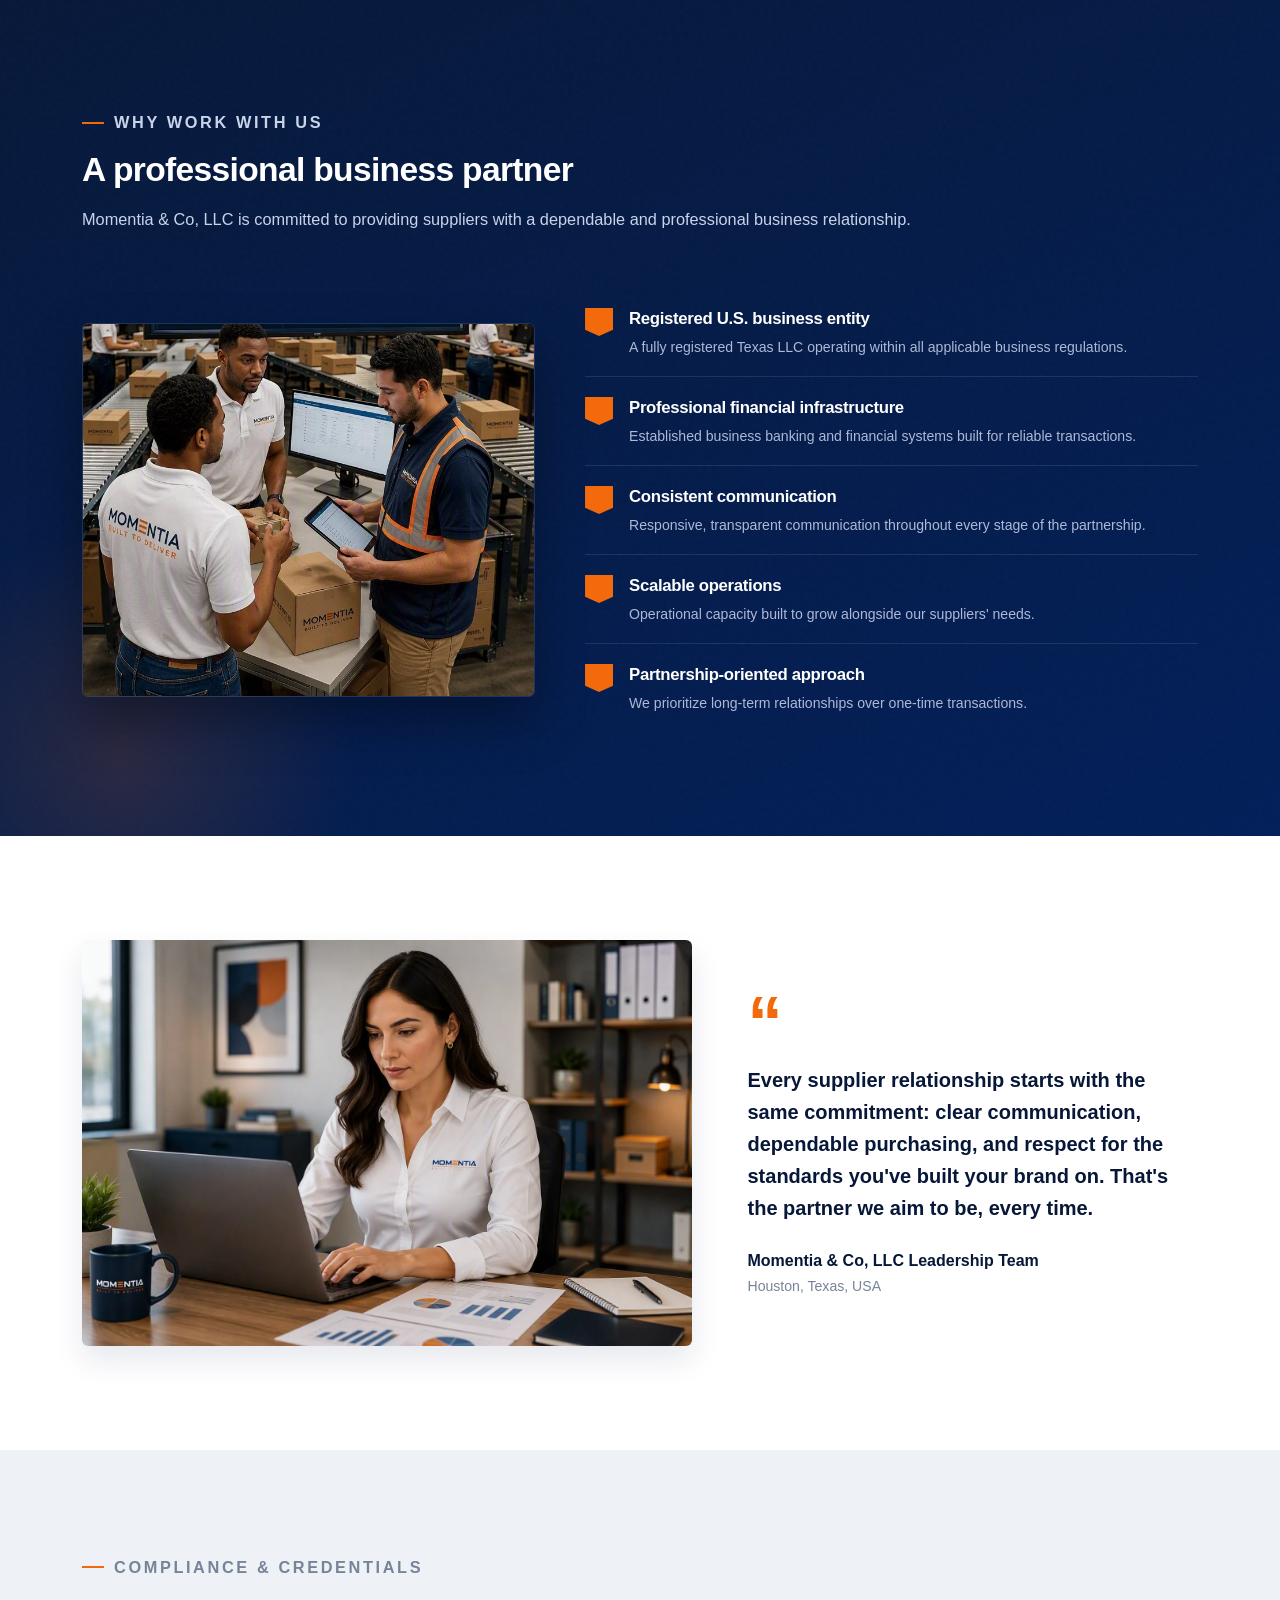
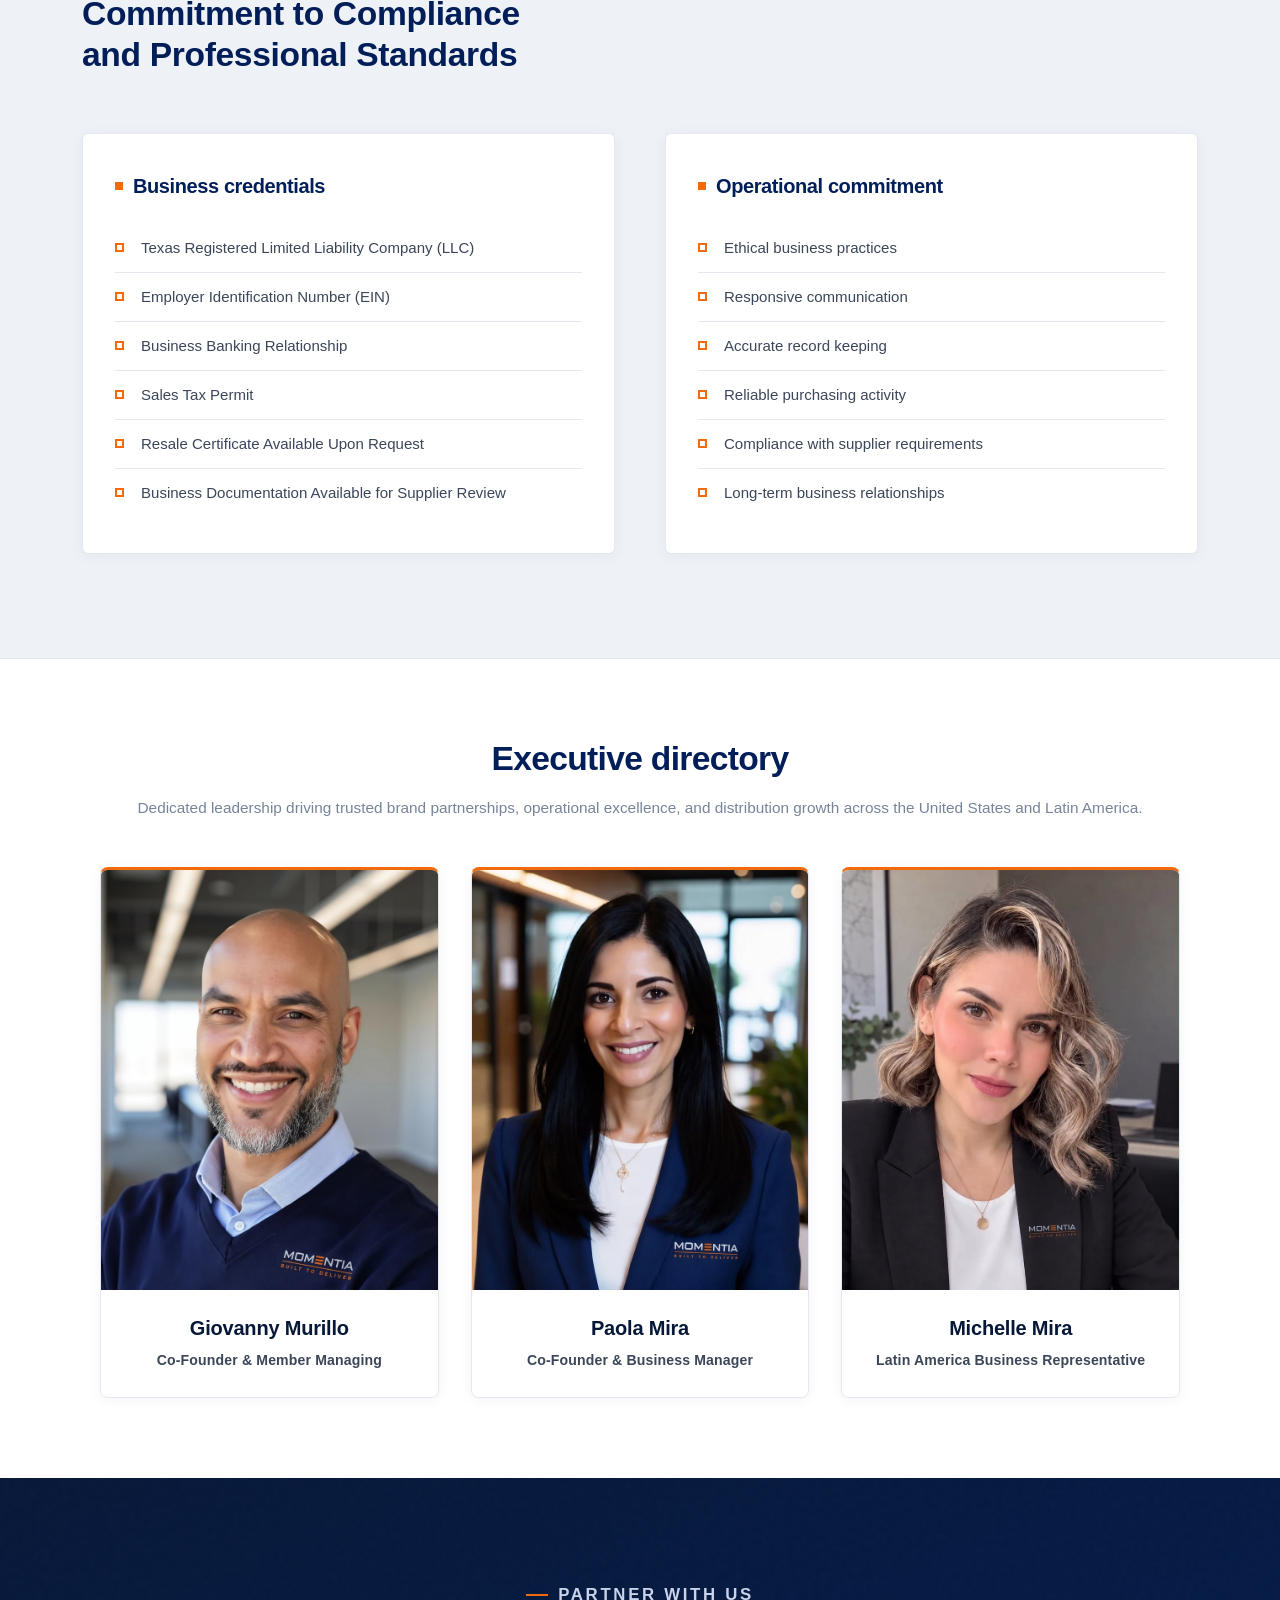
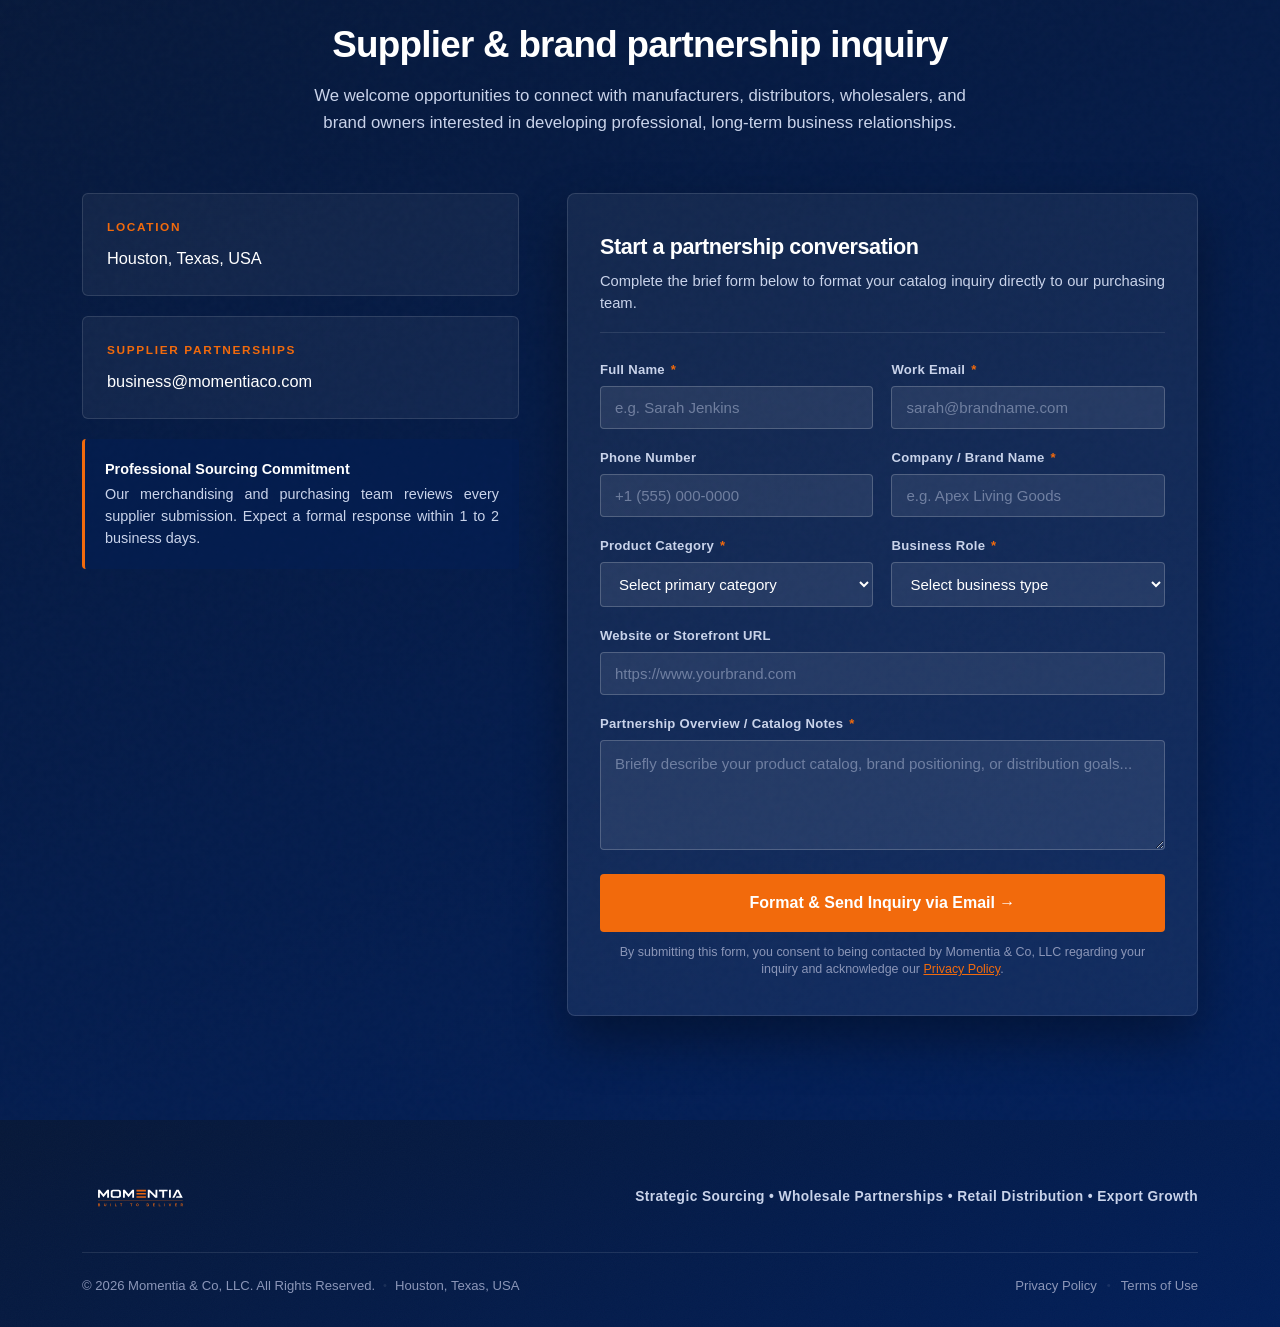
==== commit 1ff63d7a: "Update canonical and social preview URLs to www.momentiaco.com" ====
--- a/index.html
+++ b/index.html
@@ -7,7 +7,7 @@
   <meta name="description" content="Momentia &amp; Co, LLC is a Houston, Texas-based retail and distribution company focused on connecting high-quality products with customers through professional sourcing, inventory management, and multi-channel retail operations.">
 
   <!-- Canonical URL -->
-  <link rel="canonical" href="https://momentia2026.github.io/momentia/">
+  <link rel="canonical" href="https://www.momentiaco.com/">
 
   <!-- Favicons Multirresolución y Anti-Caché -->
   <link rel="icon" type="image/x-icon" href="favicon.ico?v=3">
@@ -18,12 +18,12 @@
 
   <!-- Open Graph / Redes Sociales (WhatsApp, Facebook, LinkedIn, Telegram) -->
   <meta property="og:type" content="website">
-  <meta property="og:url" content="https://momentia2026.github.io/momentia/">
+  <meta property="og:url" content="https://www.momentiaco.com/">
   <meta property="og:site_name" content="Momentia &amp; Co, LLC">
   <meta property="og:title" content="Momentia &amp; Co, LLC | Built to Deliver">
   <meta property="og:description" content="Building Trusted Partnerships Between Brands and Consumers. Professional Retail &amp; Distribution in Houston, Texas, USA.">
-  <meta property="og:image" content="https://momentia2026.github.io/momentia/assets/images/og-preview.jpg">
-  <meta property="og:image:secure_url" content="https://momentia2026.github.io/momentia/assets/images/og-preview.jpg">
+  <meta property="og:image" content="https://www.momentiaco.com/assets/images/og-preview.jpg">
+  <meta property="og:image:secure_url" content="https://www.momentiaco.com/assets/images/og-preview.jpg">
   <meta property="og:image:type" content="image/jpeg">
   <meta property="og:image:width" content="1200">
   <meta property="og:image:height" content="630">
@@ -33,7 +33,7 @@
   <meta name="twitter:card" content="summary_large_image">
   <meta name="twitter:title" content="Momentia &amp; Co, LLC | Built to Deliver">
   <meta name="twitter:description" content="Building Trusted Partnerships Between Brands and Consumers. Professional Retail &amp; Distribution in Houston, Texas, USA.">
-  <meta name="twitter:image" content="https://momentia2026.github.io/momentia/assets/images/og-preview.jpg">
+  <meta name="twitter:image" content="https://www.momentiaco.com/assets/images/og-preview.jpg">
 
   <!-- Tipografías de Google con preconnect para evitar bloqueo de renderizado -->
   <link rel="preconnect" href="https://fonts.googleapis.com">
--- a/css/main.css
+++ b/css/main.css
@@ -0,0 +1,30 @@
+/**
+ * main.css - Hoja de Estilos Maestra de Momentia & Co, LLC
+ * Orquesta la arquitectura modular en orden de cascada y especificidad:
+ * 1. Tokens y Variables
+ * 2. Reset y Reglas Base
+ * 3. Layout (Cabecera y Pie de Página)
+ * 4. Componentes Específicos
+ */
+
+/* 1. Design Tokens */
+@import url('variables.css');
+
+/* 2. Reset y Base */
+@import url('base.css');
+
+/* 3. Layout */
+@import url('layout/header.css');
+@import url('layout/footer.css');
+
+/* 4. Componentes */
+@import url('components/hero.css');
+@import url('components/intro.css');
+@import url('components/about.css');
+@import url('components/suppliers.css');
+@import url('components/why.css');
+@import url('components/leadership.css');
+@import url('components/compliance.css');
+@import url('components/directory.css');
+@import url('components/contact.css');
+@import url('components/legal.css');
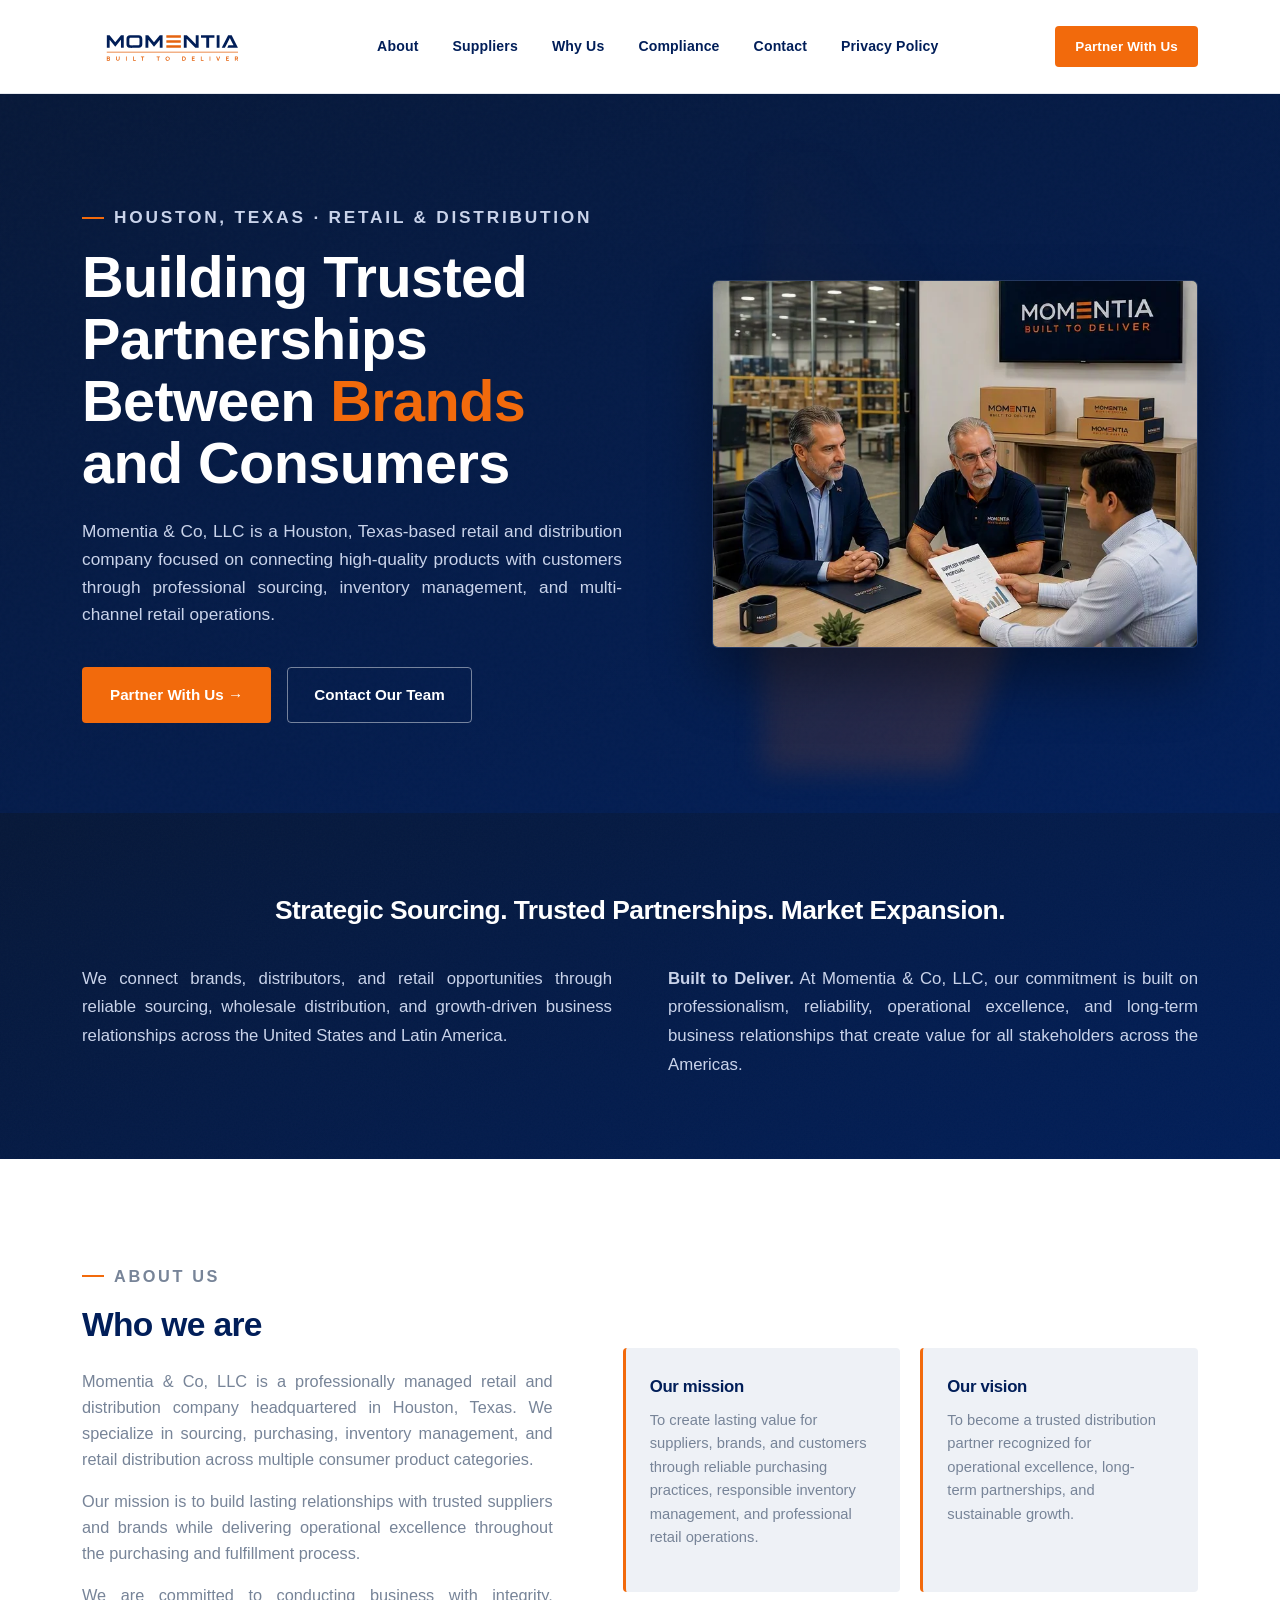
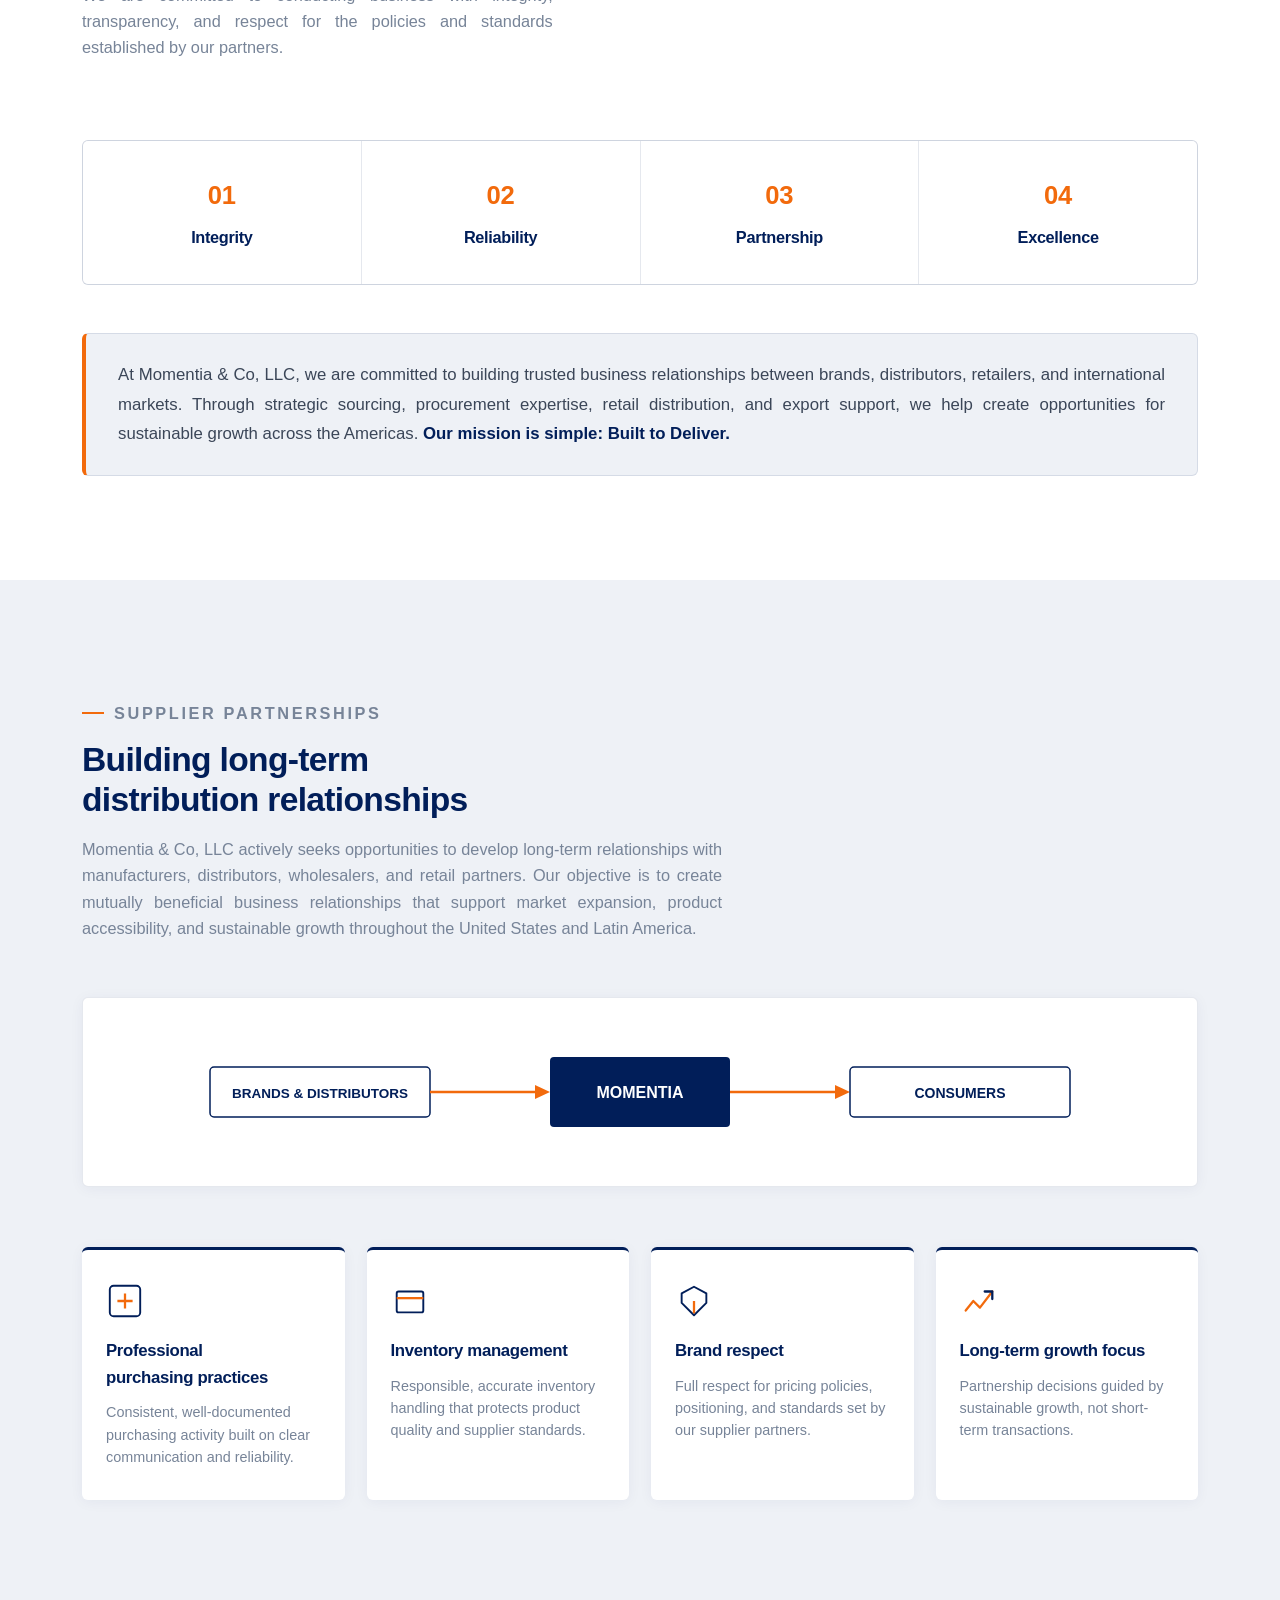
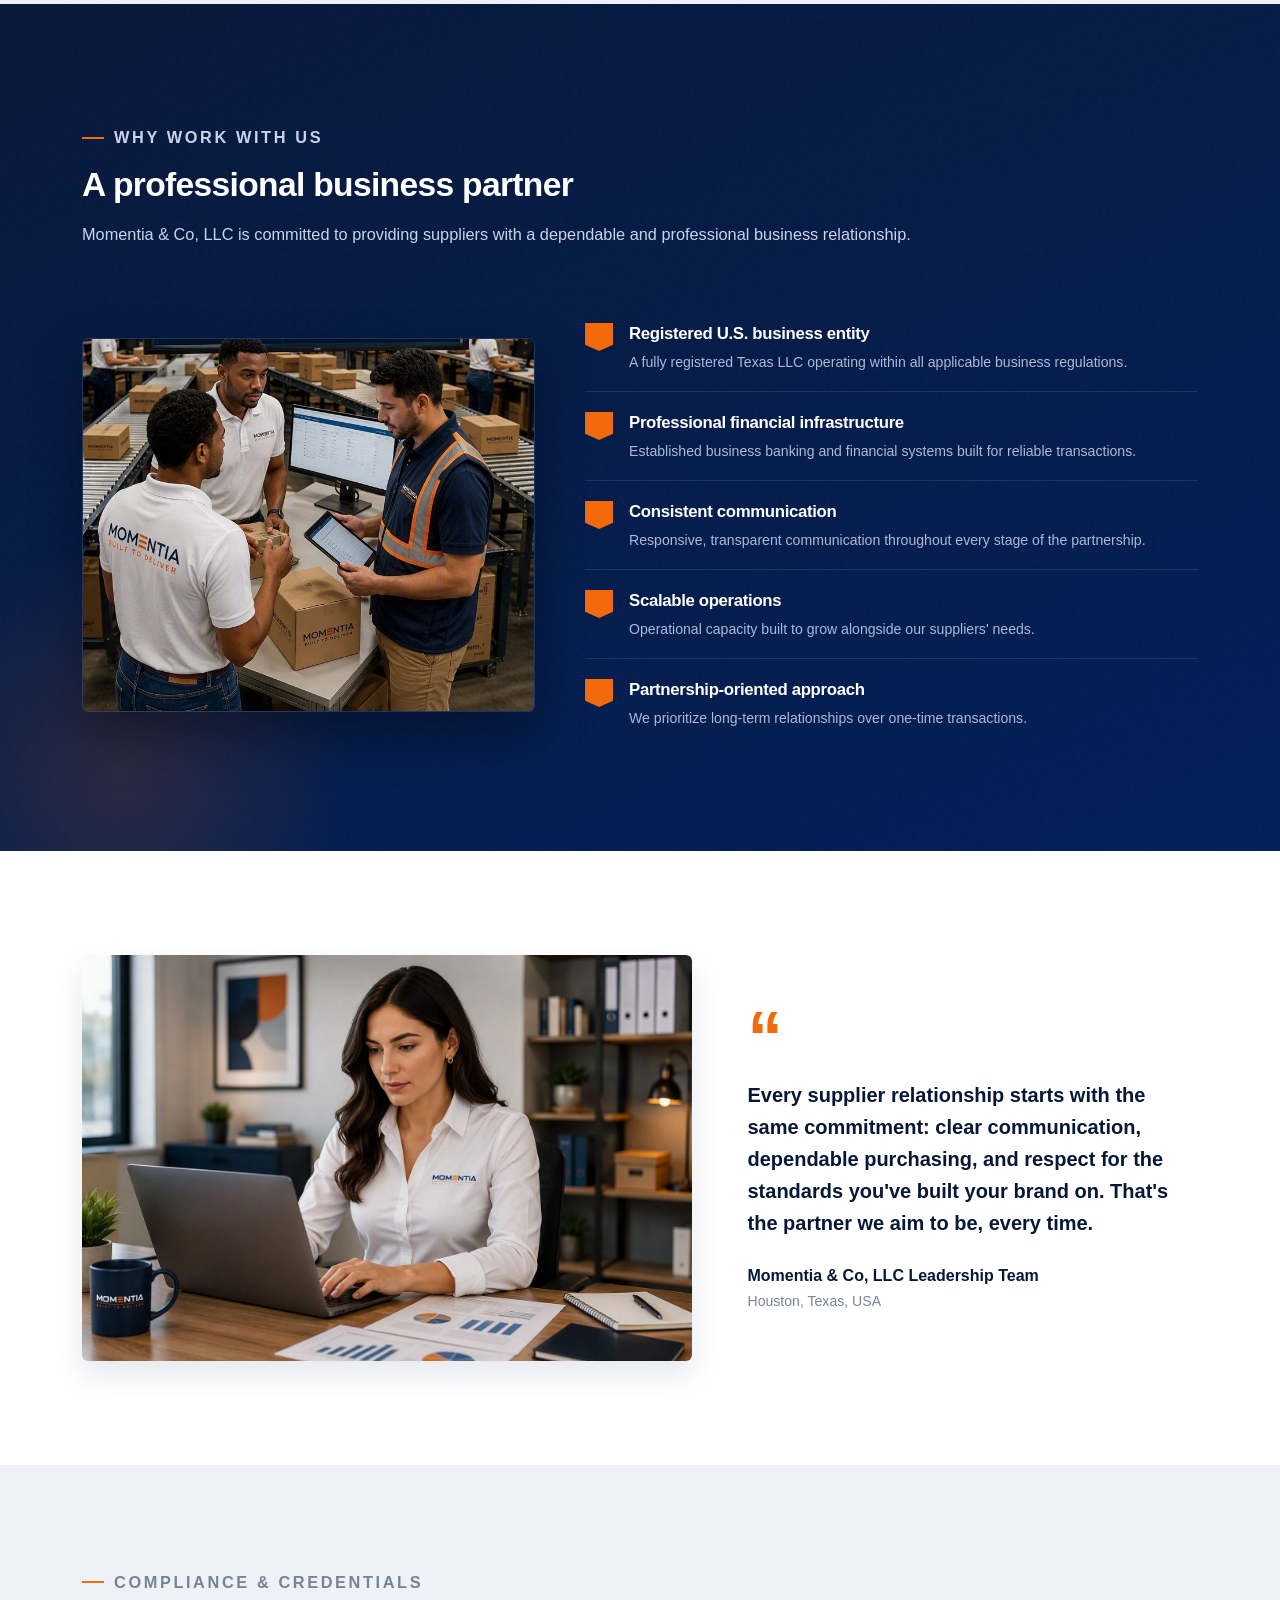
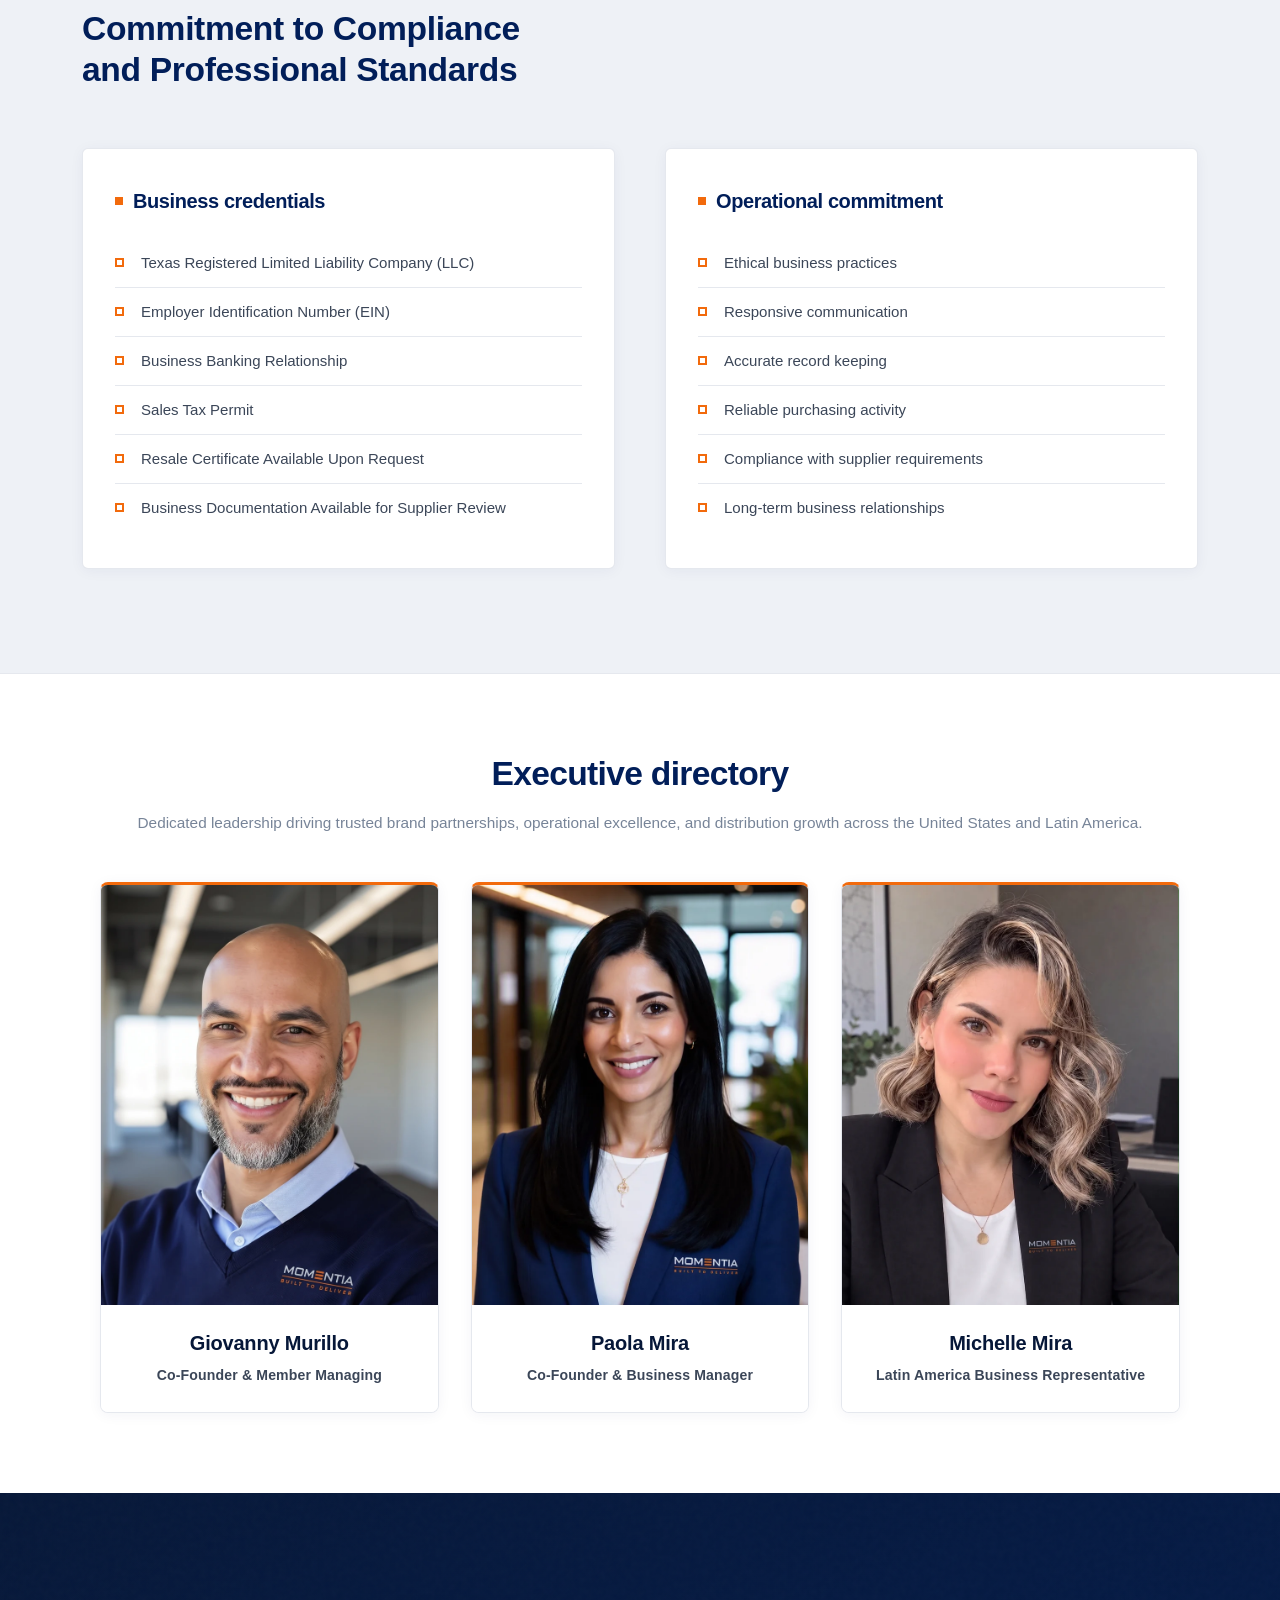
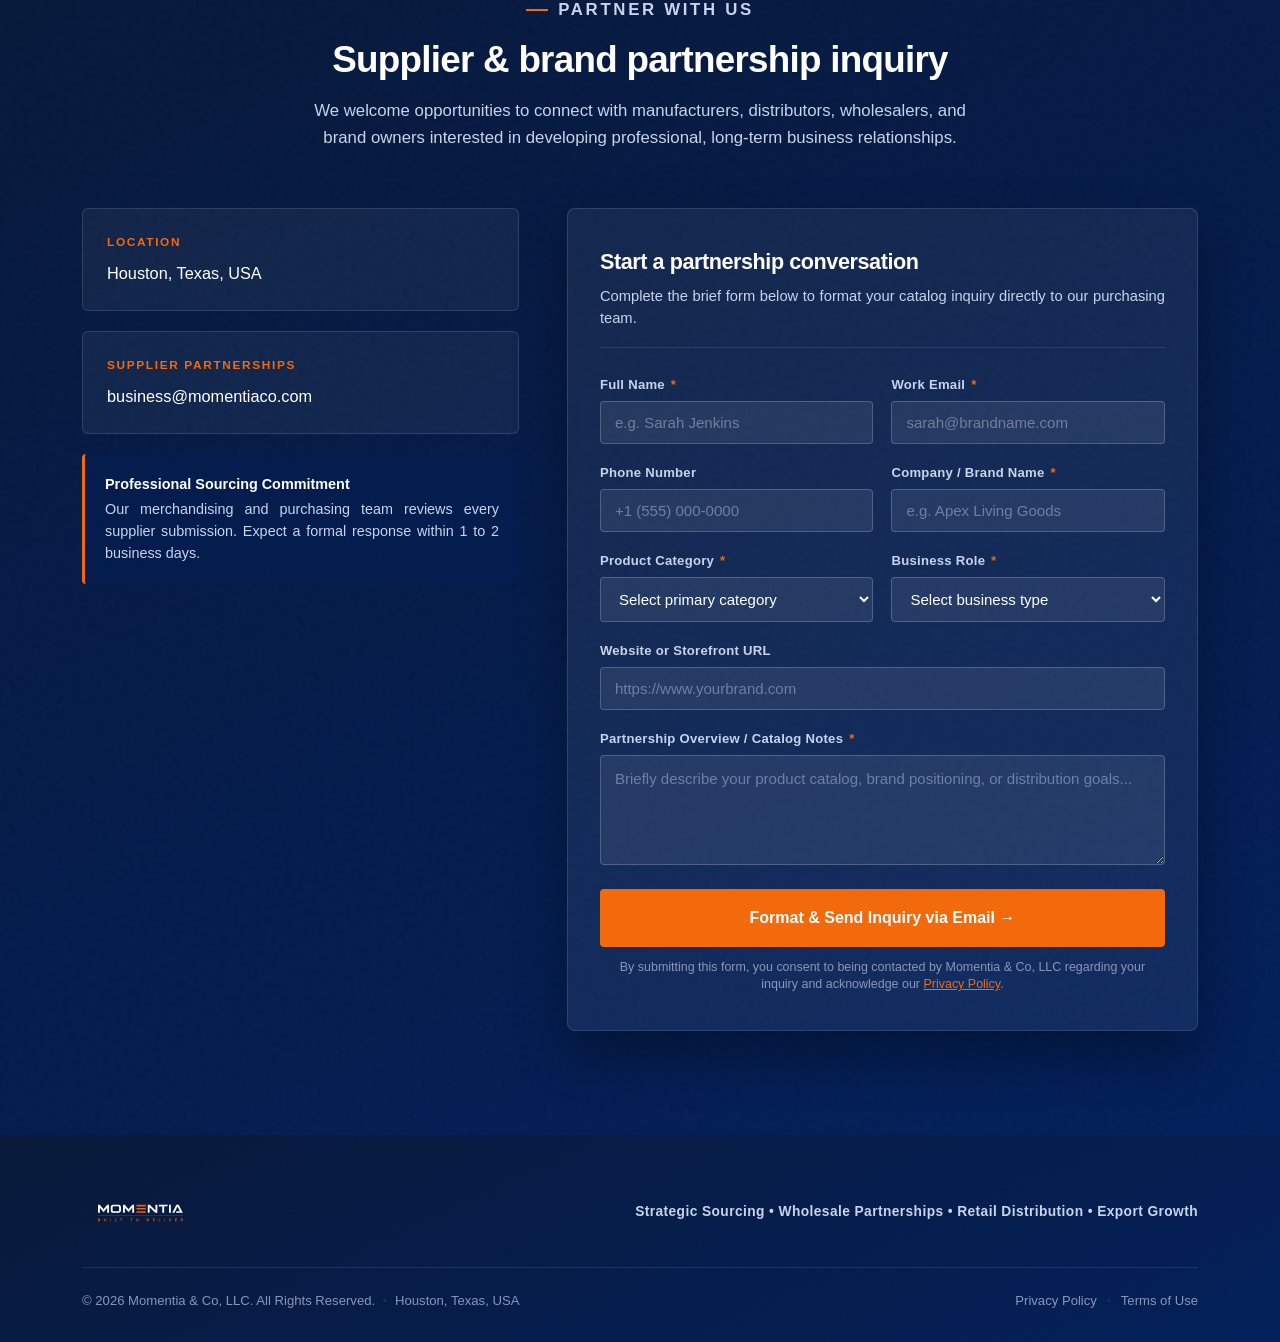
==== commit bc076c4b: "Bump CSS version to force cache refresh" ====
--- a/index.html
+++ b/index.html
@@ -41,7 +41,7 @@
   <link href="https://fonts.googleapis.com/css2?family=Archivo:wght@500;600;700;800;900&family=Inter:wght@400;500;600&display=swap" rel="stylesheet">
 
   <!-- Hoja de Estilos Modular Maestra -->
-  <link rel="stylesheet" href="css/main.css?v=20261021">
+  <link rel="stylesheet" href="css/main.css?v=20261104">
 
   <!-- Marcado Estructurado Schema.org JSON-LD -->
   <script type="application/ld+json">
--- a/css/main.css
+++ b/css/main.css
@@ -8,23 +8,23 @@
  */
 
 /* 1. Design Tokens */
-@import url('variables.css');
+@import url('variables.css?v=20261104');
 
 /* 2. Reset y Base */
-@import url('base.css');
+@import url('base.css?v=20261104');
 
 /* 3. Layout */
-@import url('layout/header.css');
-@import url('layout/footer.css');
+@import url('layout/header.css?v=20261104');
+@import url('layout/footer.css?v=20261104');
 
 /* 4. Componentes */
-@import url('components/hero.css');
-@import url('components/intro.css');
-@import url('components/about.css');
-@import url('components/suppliers.css');
-@import url('components/why.css');
-@import url('components/leadership.css');
-@import url('components/compliance.css');
-@import url('components/directory.css');
-@import url('components/contact.css');
-@import url('components/legal.css');
+@import url('components/hero.css?v=20261104');
+@import url('components/intro.css?v=20261104');
+@import url('components/about.css?v=20261104');
+@import url('components/suppliers.css?v=20261104');
+@import url('components/why.css?v=20261104');
+@import url('components/leadership.css?v=20261104');
+@import url('components/compliance.css?v=20261104');
+@import url('components/directory.css?v=20261104');
+@import url('components/contact.css?v=20261104');
+@import url('components/legal.css?v=20261104');
